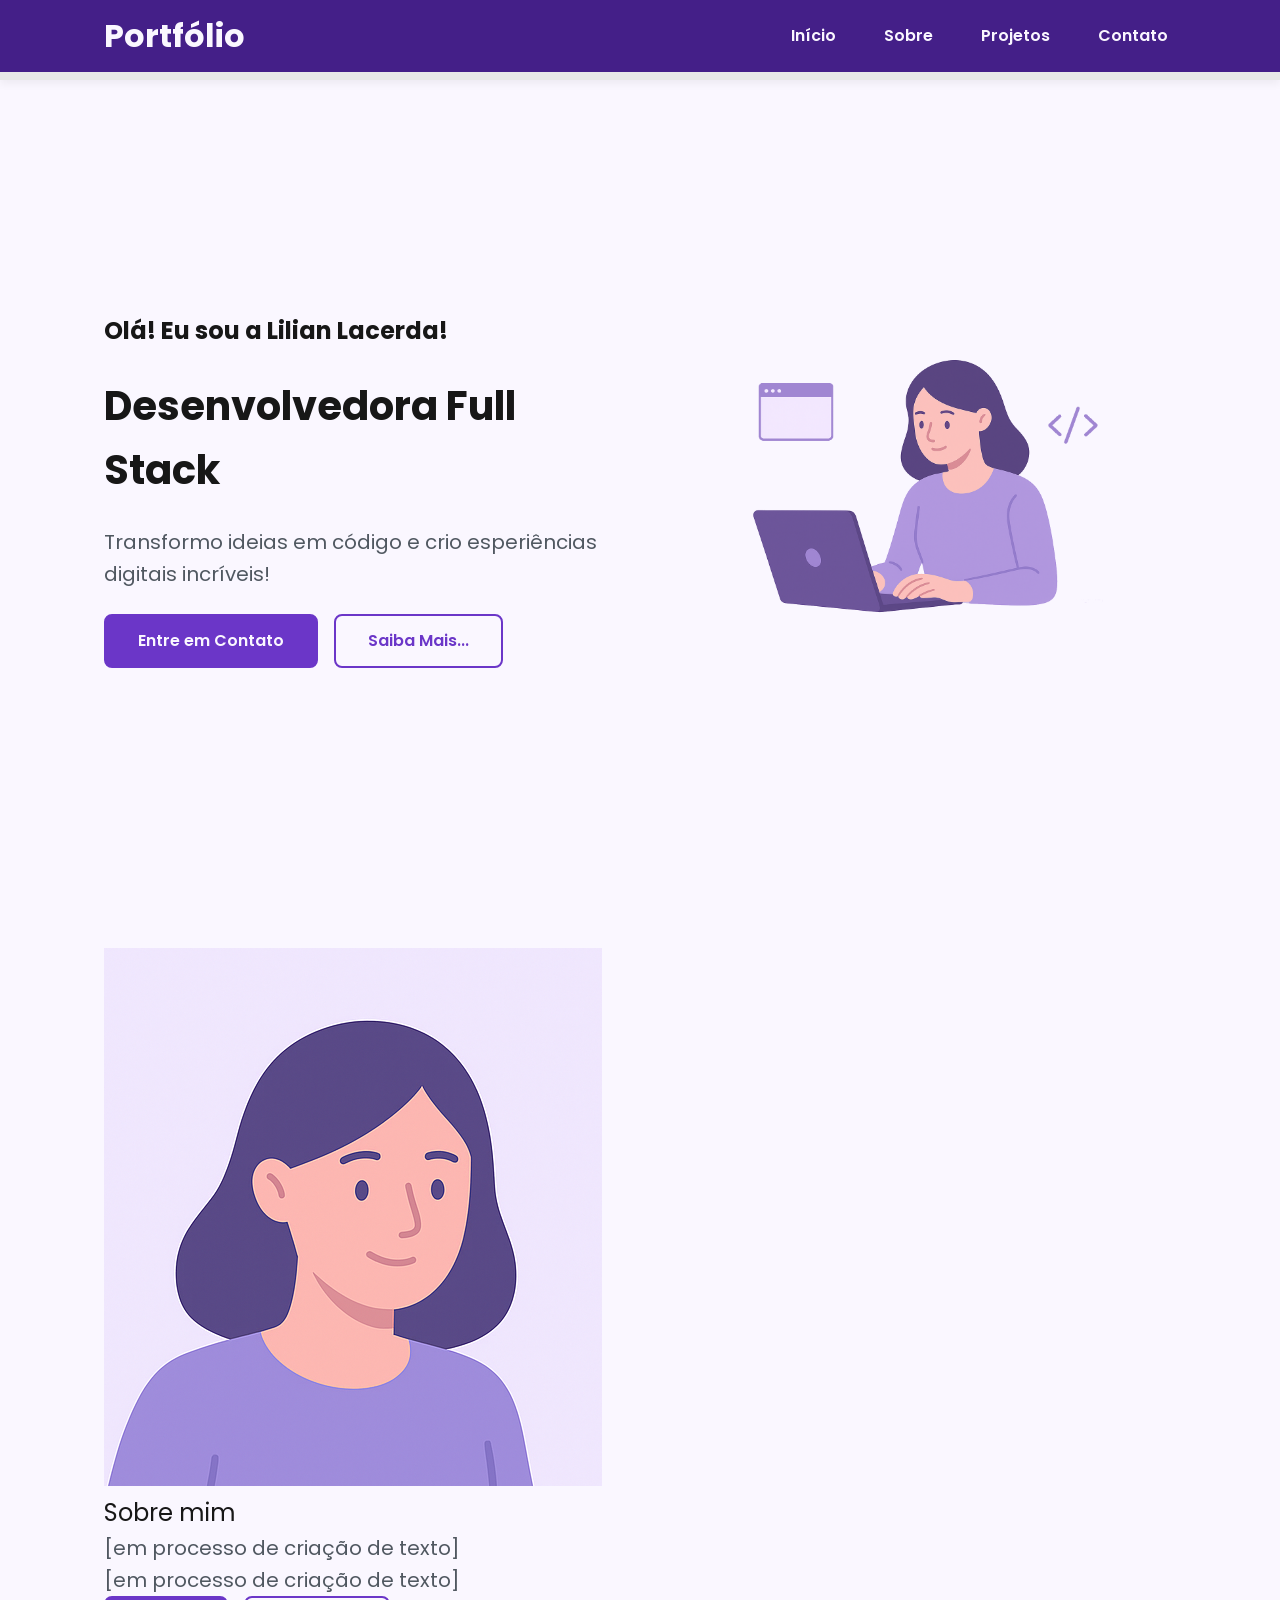
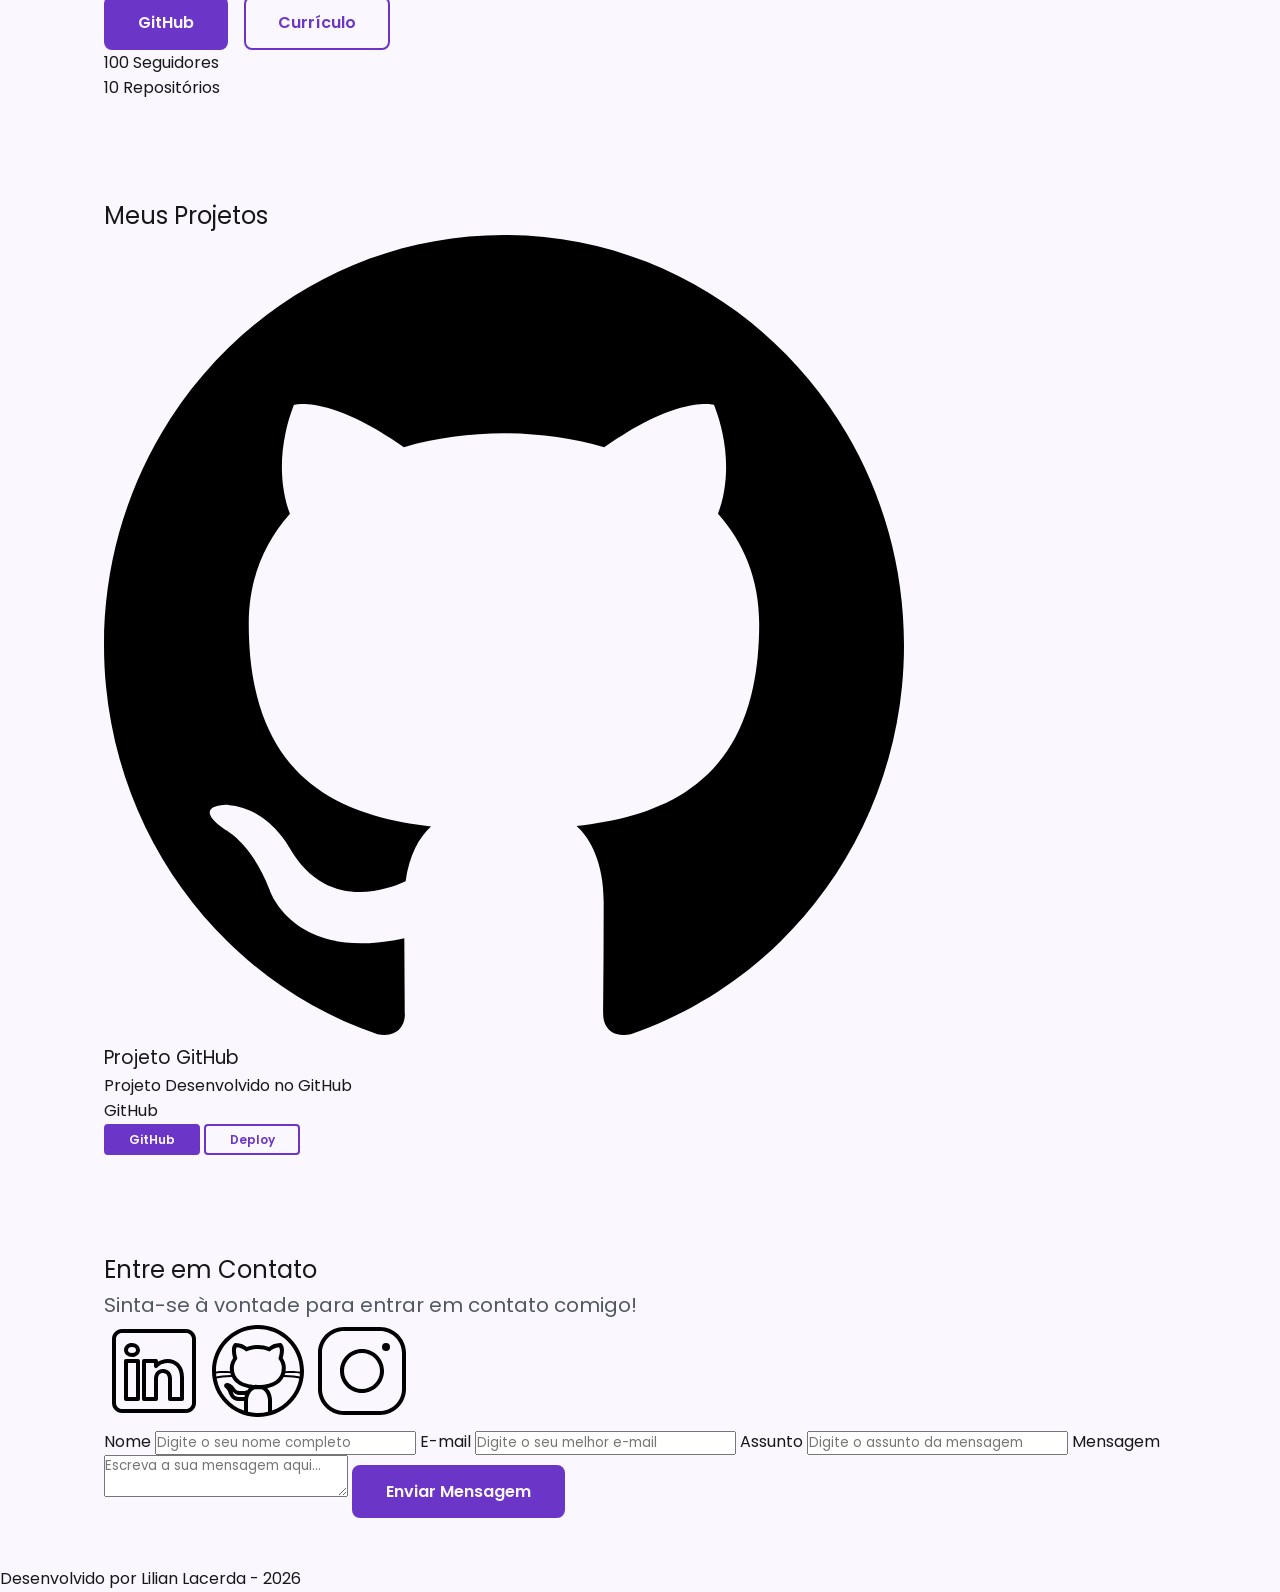
==== index.html @ c2fcfa37 "adicionando estilizações padões do body estilização da section, botoes header, menu, hero e animação" ====
<!DOCTYPE html>
<html lang="pt-br">
<head>

  <!-- Fontes do Google -->
<link rel="preconnect" href="https://fonts.googleapis.com">
<link rel="preconnect" href="https://fonts.gstatic.com" crossorigin>

<!-- Fonte do Google - Poppins -->
<link href="https://fonts.googleapis.com/css2?family=Poppins&display=swap" rel="stylesheet">
    
    <meta charset="UTF-8">
	
    <meta name="viewport" content="width=device-width, initial-scale=1.0">
	
    <meta name="Lilian Lacerda" content="Generation Brasil">
    <meta 
        name="description"
        content="Portfólio da Generation Brasil, 
                desenvolvedora Full Stack especializada em criar experiências 
                digitais incríveis. Conheça meus projetos e entre em contato."
    >
    <meta name="robots" content="index, follow">

    <link rel="icon" type="image/svg+xml" href="./assets/img/favicon.svg">

    <!-- Link para a Folha de estilo da página - CSS -->
    <link rel="stylesheet" href="./css/style.css">

    <title>Portfólio Generation Brasil</title>
</head>
<body>
  <!-- Cabeçalho da página (header) -->
  <header>

    <div class="menu-content">

      <!-- TÍTULO -->
      <a href="index.html" id="titulo">Portfólio</a>

      <!-- MENU -->
      <nav>
        <ul class="menu-list">
          <li><a href="#hero">Início</a></li>
          <li><a href="#about">Sobre</a></li>
          <li><a href="#projects">Projetos</a></li>
          <li><a href="#contact">Contato</a></li>
        </ul>

      </nav>

    </div>

  </header>
  
  <!-- Seção principal da página (main)-->
  <main>

    <!-- Seção de boas vindas -->
    <section id="hero" class="section-container hero-container">

      <!-- BOAS VINDAS -->
      <article class="hero-content">

        <span>Olá! Eu sou a Lilian Lacerda!</span>
        <h1>Desenvolvedora Full Stack</h1>
        <p>Transformo ideias em código e crio esperiências digitais incríveis!</p>

        <div class="buttons-container">
          <a href="#contact" class="botao">Entre em Contato</a>
          <a href="#about" class="botao-outline">Saiba Mais...</a>
        </div>

      </article>

      <!-- IMAGEM -->
      <figure class="hero-image">
        <img src="./assets/img/foto_dev_woman.svg" alt="Foto do autor" class="float-animation">
      </figure>

    </section>

    <!-- Seção sobre o autor -->
    <section id="about" class="section-container about-container">

      <figure class="about-image">
        <img src="./assets/img/avatar_dev_woman.svg" alt="Foto do perfil">
      </figure>

      <article class="about-content">
        <h2>Sobre mim</h2>
        <p>
          [em processo de criação de texto]
        </p>
        <p>
          [em processo de criação de texto]
        </p>

        <div class="about-buttons-data">
          <div class="buttons-container">
            <a href="#" target="_blank" class="botao">GitHub</a>
            <a href="#" target="_blank" class="botao-outline">Currículo</a>
          </div>

          <div class="data-container">
            <div class="data-item">
              <span class="data-number">100</span>
              <span class="data-label">Seguidores</span>
            </div>
            <div class="data-item">
              <span class="data-number">10</span>
              <span class="data-label">Repositórios</span>
            </div>
          </div>
        </div>
      </article>

    </section>

    <!-- Seção projetos do autor -->
    <section id="projects" class="section-container projects-container">
      <h2>Meus Projetos</h2>

      <!-- Swiper Container -->

      <div class="swiper projects-swiper">
        <div class="swiper-wrapper">
          <div class="swiper-slide">

            <article class="project-card">
              <figure class="project-image">
                <img src="./assets/icons/languages/github.svg" alt="ícone GitHub">
              </figure>

              <div class="project-content">
                <h3>Projeto GitHub</h3>
                <p>Projeto Desenvolvido no GitHub</p>

                <div class="project-tags">
                  <span class="tag">GitHub</span>
                </div>

                <div class="project-buttons">
                  <a href="#" target="_blank" class="botao botao-sm">GitHub</a>
                  <a href="#" target="_blank" class="botao-outline botao-sm">Deploy</a>
                </div>
              </div>

            </article>
          </div>
        </div>

        <!-- Botões de navegação -->
        <div class="swiper-button-next"></div>
        <div class="swiper-button-prev"></div>

        <!-- Paginação -->
        <div class="swiper-pagination"></div>
      </div>
    </section>

    <!-- Seção formulario de contato e redes sociais -->
    <section id="contact" class="section-container contact-container">

      <!-- REDES SOCIAIS -->
      <article class="contact-info">
        <h2>Entre em Contato</h2>
        <p>Sinta-se à vontade para entrar em contato comigo!</p>

        <div class="social-container">
          <a href="#" target="_blank" class="social-icon" aria-label="Linkedin">
            <img src="./assets/icons/social/linkedin.svg" alt="Link para o Linkedin">
          </a>
          <a href="#" target="_blank" class="social-icon" aria-label="GitHub">
            <img src="./assets/icons/social/github.svg" alt="Link para o GitHub">
          </a>
          <a href="#" target="_blank" class="social-icon" aria-label="Instagram">
            <img src="./assets/icons/social/instagram.svg" alt="Link para o Instagram">
          </a>
        </div>
      </article>

      <!-- FORMULÁRIO -->
      <from id="formulario">

        <label for="nome">Nome</label>
        <input id="nome" name="nome" type="text" placeholder="Digite o seu nome completo">
        <span id="erro-nome"></span>

        <label for="email">E-mail</label>
        <input id="email" name="email" type="text" placeholder="Digite o seu melhor e-mail">
        <span id="erro-email"></span>

        <label for="assunto">Assunto</label>
        <input id="assunto" name="assunto" type="text" placeholder="Digite o assunto da mensagem">
        <span id="erro-assunto"></span>

        <label for="mensagem">Mensagem</label>
        <textarea id="mensagem" name="mensagem" placeholder="Escreva a sua mensagem aqui..."></textarea>
        <span id="erro-mensagem"></span>

        <button class="botao" type="submit">Enviar Mensagem</button>
      </from>
    </section>
  </main>

  <!-- Rodapé da página (footer)-->
  <footer>
    Desenvolvido por Lilian Lacerda - 2026
  </footer>
</body>
</html>
---- css/style.css ----
* {
    margin: 0;
    padding: 0;
    box-sizing: border-box;
    font-family: 'Poppins', sans-serif;
    font-weight: 400;
    text-decoration: none;
    outline: none;
}

:root {
    /* Paleta de Cores - Purple */
    --purple-50: #f4eaff;
    --purple-100: #e9dcfa;
    --purple-200: #cdb3f0;
    --purple-300: #b186e5;
    --purple-400: #9460db;
    --purple-500: #6b36c8;
    --purple-600: #5b2ca0;
    --purple-700: #4c2177;
    --purple-800: #441f88;
    --purple-900: #2a0e4d;

    /* Cores Neutras */
    --gray-200: #e8e8e8;
    --gray-400: #505861;
    --black: #171717;
    --white: #FAF7FF;

    /* Cores de Estado */
    --error: #e63946;

    /* Sombras */
    --shadow-sm: 0 0.25rem 0.5rem rgba(0, 0, 0, 0.05);
    --shadow-md: 0 0.25rem 0.75rem rgba(107, 54, 200, 0.3);
    --shadow-lg: 0 0.5rem 1.5rem rgba(107, 54, 200, 0.2);

    /* Espaçamentos */
    --spacing-xs: 0.5rem;
    --spacing-sm: 1rem;
    --spacing-md: 1.5rem;
    --spacing-lg: 2rem;
    --spacing-xl: 3rem;
    --spacing-2xl: 4rem;

    /* Tamanhos de Fonte */
    --text-sm: 0.75rem;
    --text-base: 1rem;
    --text-lg: 1.25rem;
    --text-xl: 1.5rem;
    --text-2xl: 2rem;
    --text-3xl: 2.5rem;

    /* Border Radius */
    --radius-sm: 0.25rem;
    --radius-md: 0.5rem;
    --radius-lg: 1rem;
    --radius-xl: 2rem;
    --radius-full: 50%;

    /* Animação Padrão */
    --transition-default: all 0.3s ease;
}

html {
    scroll-behavior: smooth;
}

body {
    display: flex;
    flex-direction: column;
    min-height: 100vh;
    background-color: var(--white);
    line-height: 1.6;
    color: var(--black);
}

main {
    flex: 1;
}

.section-container {
    max-width: 70rem;
    margin: 0 auto;
    padding: var(--spacing-xl) var(--spacing-md);
    scroll-margin-top: 6rem;
}

.buttons-container {
    display: flex;
    gap: var(--spacing-sm);
}

.botao,
.botao-outline {
    display: inline-block;
    padding: 0.75rem 2rem;
    border: 0.15rem solid transparent;
    border-radius: var(--radius-md);
    font-size: var(--text-base);
    font-weight: 600;
    text-align: center;
    cursor: pointer;
    transition: var(--transition-default);
}

/* Botão preenchido (primário) */
.botao {
    border-color: var(--purple-500);
    background-color: var(--purple-500);
    color: var(--white);
}

.botao:hover {
    border-color: var(--purple-800);
    background-color: var(--purple-800);
    box-shadow: var(--shadow-md);
    transform: translateY(-0.25rem);
}

/* Botão outline (secundário) */
.botao-outline {
    border-color: var(--purple-500);
    background-color: transparent;
    color: var(--purple-500);
}

.botao-outline:hover {
    border-color: var(--purple-500);
    background-color: var(--purple-500);
    color: var(--white);
    transform: translateY(-0.25rem);
}

/* Modificador para botões pequenos (usado em projetos) */
.botao.botao-sm,
.botao-outline.botao-sm {
    min-width: 6rem;
    padding: 0.25rem var(--spacing-sm);
    border-width: 0.125rem;
    border-radius: 0.25rem;
    font-size: var(--text-sm);
}

header {
    position: sticky;
    top: 0;
    z-index: 1000;
    width: 100%;
    height: 5rem;
    border-bottom: var(--spacing-xs) solid var(--gray-200);
    background-color: var(--purple-800);
    box-shadow: var(--shadow-sm);
}

header a {
    font-weight: 600;
    color: var(--white);
    transition: color 0.3s ease;
}

header a:hover {
    color: var(--purple-100);
}

#titulo {
    font-size: var(--text-2xl);
    font-weight: 700;
}

.menu-content {
    display: flex;
    justify-content: space-between;
    align-items: center;
    max-width: 70rem;
    height: 100%;
    margin: 0 auto;
    padding: 0 var(--spacing-md);
}

.menu-list {
    display: flex;
    gap: var(--spacing-lg);
    list-style: none;
}

.menu-list a {
    padding: var(--spacing-xs);
}

.hero-container {
    display: flex;
    align-items: center;
    gap: var(--spacing-2xl);
    min-height: calc(100vh - 5rem);
}

.hero-content {
    display: flex;
    flex: 1;
    flex-direction: column;
    gap: var(--spacing-md);
}

.hero-content span {
    font-size: var(--text-xl);
    font-weight: 700;
}

.hero-content h1 {
    font-size: var(--text-3xl);
    font-weight: 700;
}

.hero-content p,
.about-content p,
.contact-info p {
    font-size: var(--text-lg);
    color: var(--gray-400);
}

.hero-image {
    display: flex;
    flex: 1;
    justify-content: center;
}

.hero-image img {
    width: 100%;
    max-width: 100%;
    border-radius: var(--radius-xl);
}

/* Animação flutuante */
@keyframes float {

    0%,
    100% {
        transform: translateY(0);
    }

    50% {
        transform: translateY(-1.25rem);
    }
}

.float-animation {
    animation: float 3s ease-in-out infinite;
}
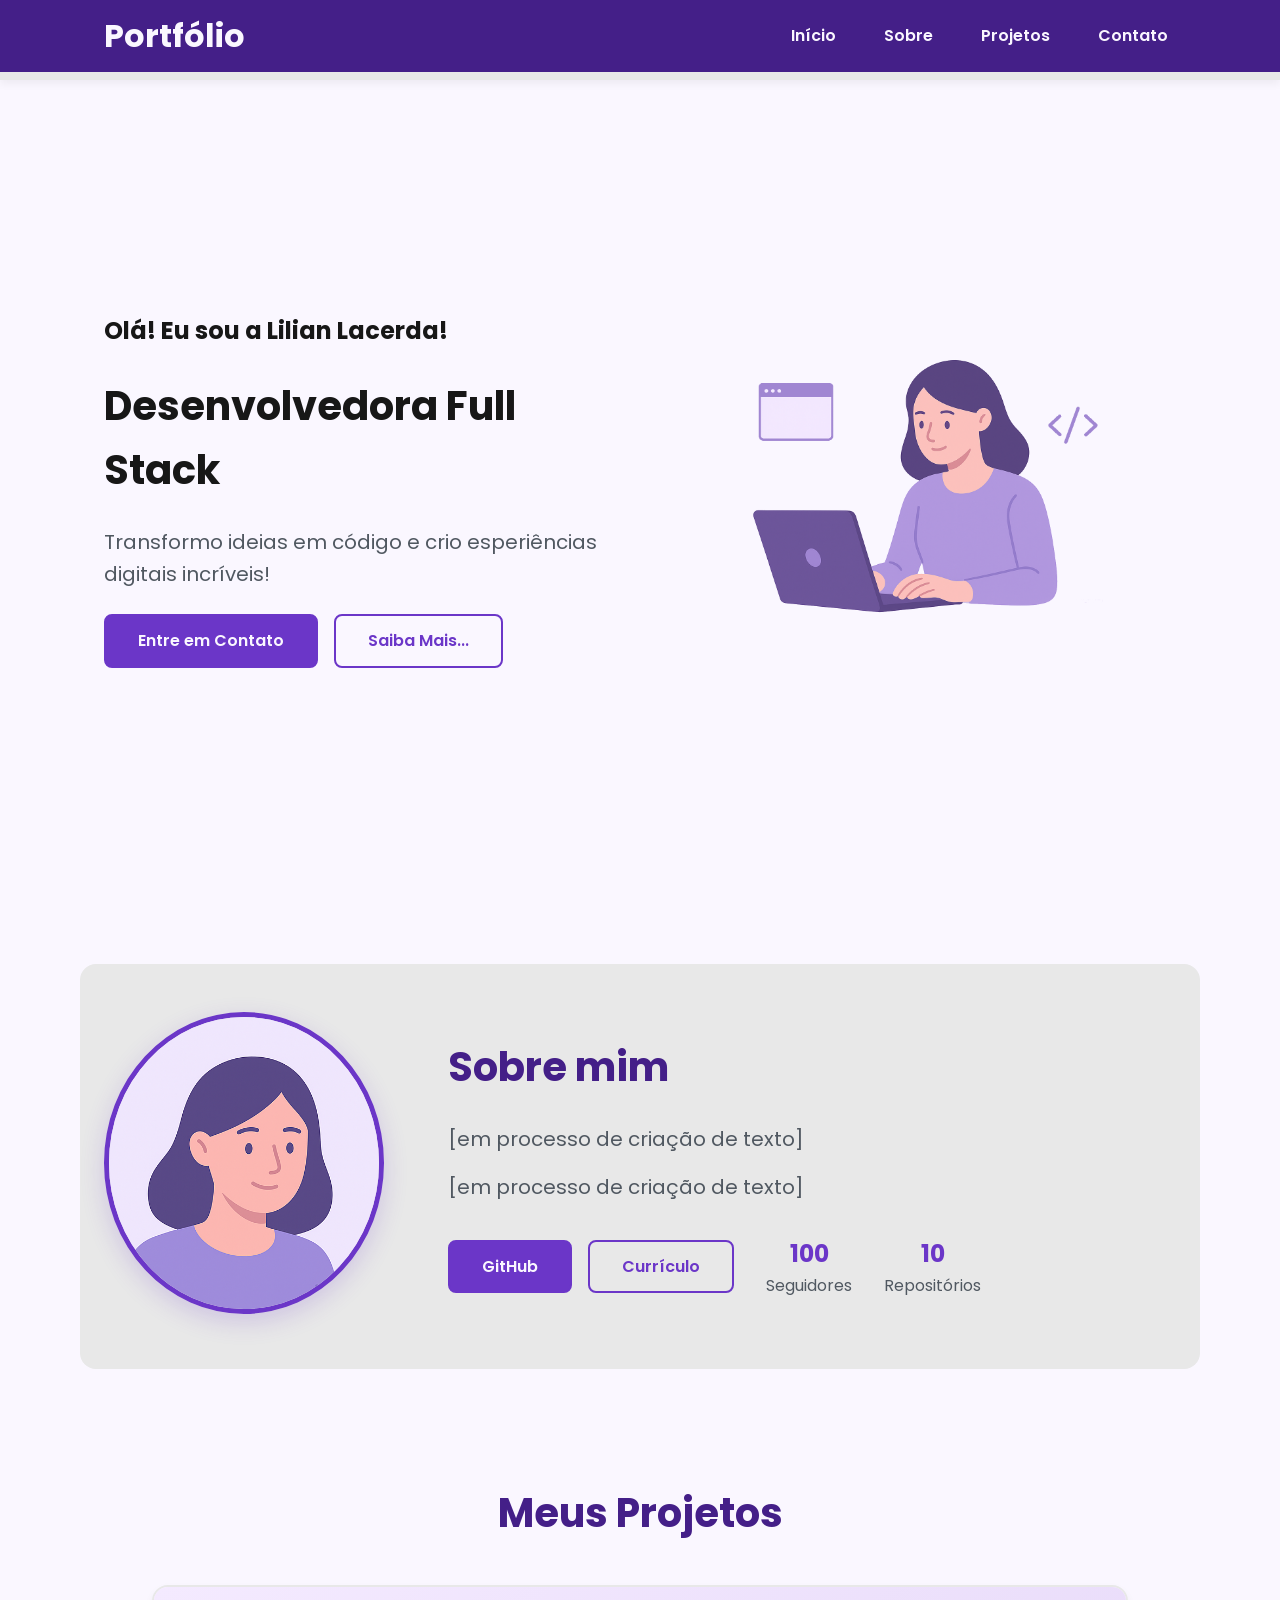
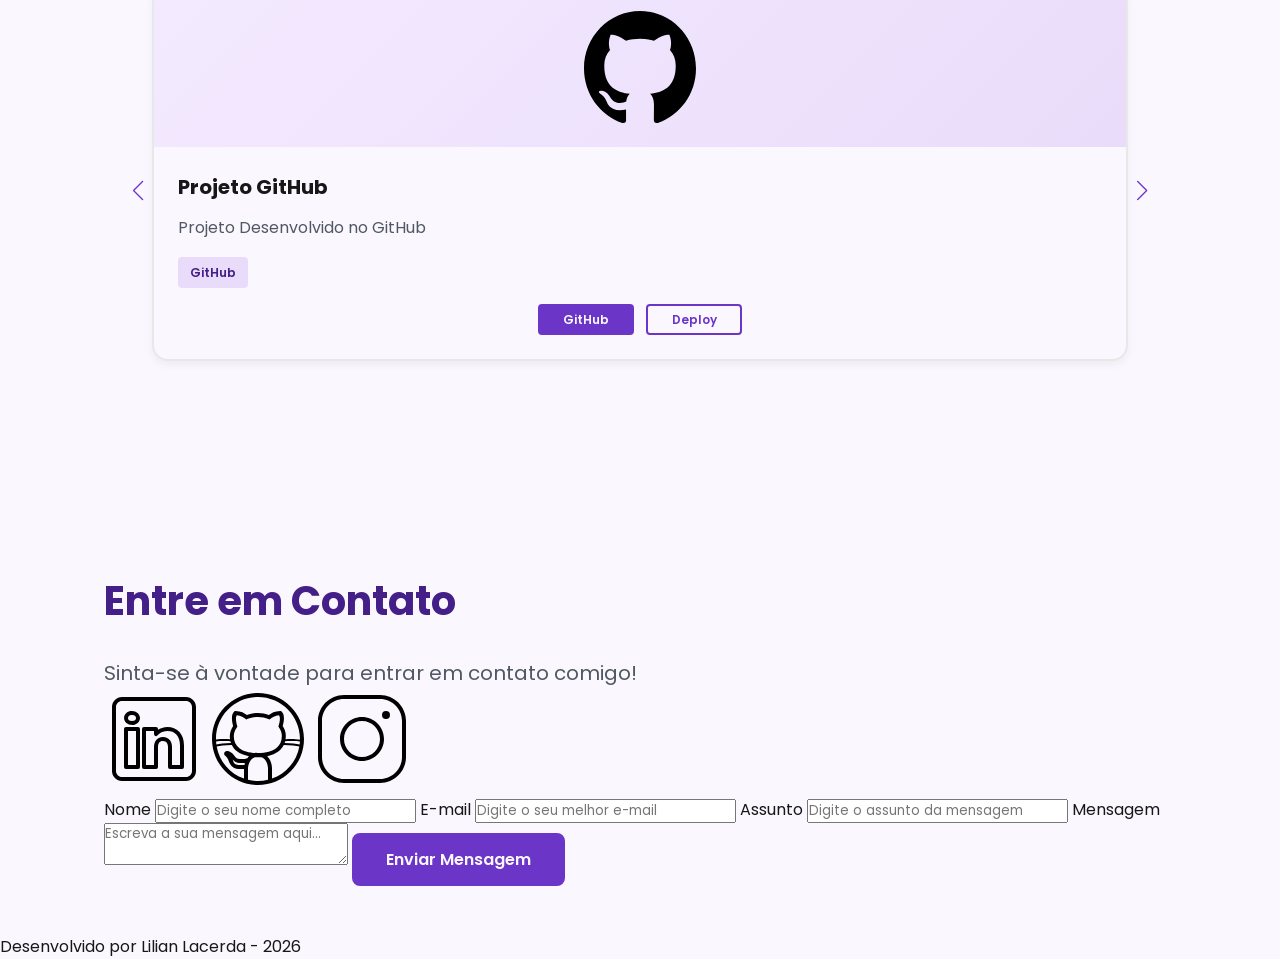
==== commit e42baeea: "adicionando estilização do carrossel de projects" ====
--- a/index.html
+++ b/index.html
@@ -1,212 +1,249 @@
-<!DOCTYPE html>
+<!doctype html>
 <html lang="pt-br">
-<head>
-
-  <!-- Fontes do Google -->
-<link rel="preconnect" href="https://fonts.googleapis.com">
-<link rel="preconnect" href="https://fonts.gstatic.com" crossorigin>
-
-<!-- Fonte do Google - Poppins -->
-<link href="https://fonts.googleapis.com/css2?family=Poppins&display=swap" rel="stylesheet">
-    
-    <meta charset="UTF-8">
-	
-    <meta name="viewport" content="width=device-width, initial-scale=1.0">
-	
-    <meta name="Lilian Lacerda" content="Generation Brasil">
-    <meta 
-        name="description"
-        content="Portfólio da Generation Brasil, 
+  <head>
+    <!-- Fontes do Google -->
+    <link rel="preconnect" href="https://fonts.googleapis.com" />
+    <link rel="preconnect" href="https://fonts.gstatic.com" crossorigin />
+
+    <!-- Fonte do Google - Poppins -->
+    <link
+      href="https://fonts.googleapis.com/css2?family=Poppins&display=swap"
+      rel="stylesheet"
+    />
+
+    <meta charset="UTF-8" />
+
+    <meta name="viewport" content="width=device-width, initial-scale=1.0" />
+
+    <meta name="Lilian Lacerda" content="Generation Brasil" />
+    <meta
+      name="description"
+      content="Portfólio da Generation Brasil, 
                 desenvolvedora Full Stack especializada em criar experiências 
                 digitais incríveis. Conheça meus projetos e entre em contato."
-    >
-    <meta name="robots" content="index, follow">
-
-    <link rel="icon" type="image/svg+xml" href="./assets/img/favicon.svg">
+    />
+    <meta name="robots" content="index, follow" />
+
+    <link rel="icon" type="image/svg+xml" href="./assets/img/favicon.svg" />
+
+    <!-- SWIPER CSS -->
+    <link
+      rel="stylesheet"
+      href="https://cdn.jsdelivr.net/npm/swiper@11/swiper-bundle.min.css"
+    />
 
     <!-- Link para a Folha de estilo da página - CSS -->
-    <link rel="stylesheet" href="./css/style.css">
+    <link rel="stylesheet" href="./css/style.css" />
 
     <title>Portfólio Generation Brasil</title>
-</head>
-<body>
-  <!-- Cabeçalho da página (header) -->
-  <header>
-
-    <div class="menu-content">
-
-      <!-- TÍTULO -->
-      <a href="index.html" id="titulo">Portfólio</a>
-
-      <!-- MENU -->
-      <nav>
-        <ul class="menu-list">
-          <li><a href="#hero">Início</a></li>
-          <li><a href="#about">Sobre</a></li>
-          <li><a href="#projects">Projetos</a></li>
-          <li><a href="#contact">Contato</a></li>
-        </ul>
-
-      </nav>
-
-    </div>
-
-  </header>
-  
-  <!-- Seção principal da página (main)-->
-  <main>
-
-    <!-- Seção de boas vindas -->
-    <section id="hero" class="section-container hero-container">
-
-      <!-- BOAS VINDAS -->
-      <article class="hero-content">
-
-        <span>Olá! Eu sou a Lilian Lacerda!</span>
-        <h1>Desenvolvedora Full Stack</h1>
-        <p>Transformo ideias em código e crio esperiências digitais incríveis!</p>
-
-        <div class="buttons-container">
-          <a href="#contact" class="botao">Entre em Contato</a>
-          <a href="#about" class="botao-outline">Saiba Mais...</a>
+  </head>
+  <body>
+    <!-- Cabeçalho da página (header) -->
+    <header>
+      <div class="menu-content">
+        <!-- TÍTULO -->
+        <a href="index.html" id="titulo">Portfólio</a>
+
+        <!-- MENU -->
+        <nav>
+          <ul class="menu-list">
+            <li><a href="#hero">Início</a></li>
+            <li><a href="#about">Sobre</a></li>
+            <li><a href="#projects">Projetos</a></li>
+            <li><a href="#contact">Contato</a></li>
+          </ul>
+        </nav>
+      </div>
+    </header>
+
+    <!-- Seção principal da página (main)-->
+    <main>
+      <!-- Seção de boas vindas -->
+      <section id="hero" class="section-container hero-container">
+        <!-- BOAS VINDAS -->
+        <article class="hero-content">
+          <span>Olá! Eu sou a Lilian Lacerda!</span>
+          <h1>Desenvolvedora Full Stack</h1>
+          <p>
+            Transformo ideias em código e crio esperiências digitais incríveis!
+          </p>
+
+          <div class="buttons-container">
+            <a href="#contact" class="botao">Entre em Contato</a>
+            <a href="#about" class="botao-outline">Saiba Mais...</a>
+          </div>
+        </article>
+
+        <!-- IMAGEM -->
+        <figure class="hero-image">
+          <img
+            src="./assets/img/foto_dev_woman.svg"
+            alt="Foto do autor"
+            class="float-animation"
+          />
+        </figure>
+      </section>
+
+      <!-- Seção sobre o autor -->
+      <section id="about" class="section-container about-container">
+        <figure class="about-image">
+          <img src="./assets/img/avatar_dev_woman.svg" alt="Foto do perfil" />
+        </figure>
+
+        <article class="about-content">
+          <h2>Sobre mim</h2>
+          <p>[em processo de criação de texto]</p>
+          <p>[em processo de criação de texto]</p>
+
+          <div class="about-buttons-data">
+            <div class="buttons-container">
+              <a href="#" target="_blank" class="botao">GitHub</a>
+              <a href="#" target="_blank" class="botao-outline">Currículo</a>
+            </div>
+
+            <div class="data-container">
+              <div class="data-item">
+                <span class="data-number">100</span>
+                <span class="data-label">Seguidores</span>
+              </div>
+              <div class="data-item">
+                <span class="data-number">10</span>
+                <span class="data-label">Repositórios</span>
+              </div>
+            </div>
+          </div>
+        </article>
+      </section>
+
+      <!-- Seção projetos do autor -->
+      <section id="projects" class="section-container projects-container">
+        <h2>Meus Projetos</h2>
+
+        <!-- Swiper Container -->
+
+        <div class="swiper projects-swiper">
+          <div class="swiper-wrapper">
+            <div class="swiper-slide">
+              <article class="project-card">
+                <figure class="project-image">
+                  <img
+                    src="./assets/icons/languages/github.svg"
+                    alt="ícone GitHub"
+                  />
+                </figure>
+
+                <div class="project-content">
+                  <h3>Projeto GitHub</h3>
+                  <p>Projeto Desenvolvido no GitHub</p>
+
+                  <div class="project-tags">
+                    <span class="tag">GitHub</span>
+                  </div>
+
+                  <div class="project-buttons">
+                    <a href="#" target="_blank" class="botao botao-sm"
+                      >GitHub</a
+                    >
+                    <a href="#" target="_blank" class="botao-outline botao-sm"
+                      >Deploy</a
+                    >
+                  </div>
+                </div>
+              </article>
+            </div>
+          </div>
+
+          <!-- Botões de navegação -->
+          <div class="swiper-button-next"></div>
+          <div class="swiper-button-prev"></div>
+
+          <!-- Paginação -->
+          <div class="swiper-pagination"></div>
         </div>
-
-      </article>
-
-      <!-- IMAGEM -->
-      <figure class="hero-image">
-        <img src="./assets/img/foto_dev_woman.svg" alt="Foto do autor" class="float-animation">
-      </figure>
-
-    </section>
-
-    <!-- Seção sobre o autor -->
-    <section id="about" class="section-container about-container">
-
-      <figure class="about-image">
-        <img src="./assets/img/avatar_dev_woman.svg" alt="Foto do perfil">
-      </figure>
-
-      <article class="about-content">
-        <h2>Sobre mim</h2>
-        <p>
-          [em processo de criação de texto]
-        </p>
-        <p>
-          [em processo de criação de texto]
-        </p>
-
-        <div class="about-buttons-data">
-          <div class="buttons-container">
-            <a href="#" target="_blank" class="botao">GitHub</a>
-            <a href="#" target="_blank" class="botao-outline">Currículo</a>
-          </div>
-
-          <div class="data-container">
-            <div class="data-item">
-              <span class="data-number">100</span>
-              <span class="data-label">Seguidores</span>
-            </div>
-            <div class="data-item">
-              <span class="data-number">10</span>
-              <span class="data-label">Repositórios</span>
-            </div>
-          </div>
-        </div>
-      </article>
-
-    </section>
-
-    <!-- Seção projetos do autor -->
-    <section id="projects" class="section-container projects-container">
-      <h2>Meus Projetos</h2>
-
-      <!-- Swiper Container -->
-
-      <div class="swiper projects-swiper">
-        <div class="swiper-wrapper">
-          <div class="swiper-slide">
-
-            <article class="project-card">
-              <figure class="project-image">
-                <img src="./assets/icons/languages/github.svg" alt="ícone GitHub">
-              </figure>
-
-              <div class="project-content">
-                <h3>Projeto GitHub</h3>
-                <p>Projeto Desenvolvido no GitHub</p>
-
-                <div class="project-tags">
-                  <span class="tag">GitHub</span>
-                </div>
-
-                <div class="project-buttons">
-                  <a href="#" target="_blank" class="botao botao-sm">GitHub</a>
-                  <a href="#" target="_blank" class="botao-outline botao-sm">Deploy</a>
-                </div>
-              </div>
-
-            </article>
-          </div>
-        </div>
-
-        <!-- Botões de navegação -->
-        <div class="swiper-button-next"></div>
-        <div class="swiper-button-prev"></div>
-
-        <!-- Paginação -->
-        <div class="swiper-pagination"></div>
-      </div>
-    </section>
-
-    <!-- Seção formulario de contato e redes sociais -->
-    <section id="contact" class="section-container contact-container">
-
-      <!-- REDES SOCIAIS -->
-      <article class="contact-info">
-        <h2>Entre em Contato</h2>
-        <p>Sinta-se à vontade para entrar em contato comigo!</p>
-
-        <div class="social-container">
-          <a href="#" target="_blank" class="social-icon" aria-label="Linkedin">
-            <img src="./assets/icons/social/linkedin.svg" alt="Link para o Linkedin">
-          </a>
-          <a href="#" target="_blank" class="social-icon" aria-label="GitHub">
-            <img src="./assets/icons/social/github.svg" alt="Link para o GitHub">
-          </a>
-          <a href="#" target="_blank" class="social-icon" aria-label="Instagram">
-            <img src="./assets/icons/social/instagram.svg" alt="Link para o Instagram">
-          </a>
-        </div>
-      </article>
-
-      <!-- FORMULÁRIO -->
-      <from id="formulario">
-
-        <label for="nome">Nome</label>
-        <input id="nome" name="nome" type="text" placeholder="Digite o seu nome completo">
-        <span id="erro-nome"></span>
-
-        <label for="email">E-mail</label>
-        <input id="email" name="email" type="text" placeholder="Digite o seu melhor e-mail">
-        <span id="erro-email"></span>
-
-        <label for="assunto">Assunto</label>
-        <input id="assunto" name="assunto" type="text" placeholder="Digite o assunto da mensagem">
-        <span id="erro-assunto"></span>
-
-        <label for="mensagem">Mensagem</label>
-        <textarea id="mensagem" name="mensagem" placeholder="Escreva a sua mensagem aqui..."></textarea>
-        <span id="erro-mensagem"></span>
-
-        <button class="botao" type="submit">Enviar Mensagem</button>
-      </from>
-    </section>
-  </main>
-
-  <!-- Rodapé da página (footer)-->
-  <footer>
-    Desenvolvido por Lilian Lacerda - 2026
-  </footer>
-</body>
+      </section>
+
+      <!-- Seção formulario de contato e redes sociais -->
+      <section id="contact" class="section-container contact-container">
+        <!-- REDES SOCIAIS -->
+        <article class="contact-info">
+          <h2>Entre em Contato</h2>
+          <p>Sinta-se à vontade para entrar em contato comigo!</p>
+
+          <div class="social-container">
+            <a
+              href="#"
+              target="_blank"
+              class="social-icon"
+              aria-label="Linkedin"
+            >
+              <img
+                src="./assets/icons/social/linkedin.svg"
+                alt="Link para o Linkedin"
+              />
+            </a>
+            <a href="#" target="_blank" class="social-icon" aria-label="GitHub">
+              <img
+                src="./assets/icons/social/github.svg"
+                alt="Link para o GitHub"
+              />
+            </a>
+            <a
+              href="#"
+              target="_blank"
+              class="social-icon"
+              aria-label="Instagram"
+            >
+              <img
+                src="./assets/icons/social/instagram.svg"
+                alt="Link para o Instagram"
+              />
+            </a>
+          </div>
+        </article>
+
+        <!-- FORMULÁRIO -->
+        <from id="formulario">
+          <label for="nome">Nome</label>
+          <input
+            id="nome"
+            name="nome"
+            type="text"
+            placeholder="Digite o seu nome completo"
+          />
+          <span id="erro-nome"></span>
+
+          <label for="email">E-mail</label>
+          <input
+            id="email"
+            name="email"
+            type="text"
+            placeholder="Digite o seu melhor e-mail"
+          />
+          <span id="erro-email"></span>
+
+          <label for="assunto">Assunto</label>
+          <input
+            id="assunto"
+            name="assunto"
+            type="text"
+            placeholder="Digite o assunto da mensagem"
+          />
+          <span id="erro-assunto"></span>
+
+          <label for="mensagem">Mensagem</label>
+          <textarea
+            id="mensagem"
+            name="mensagem"
+            placeholder="Escreva a sua mensagem aqui..."
+          ></textarea>
+          <span id="erro-mensagem"></span>
+
+          <button class="botao" type="submit">Enviar Mensagem</button>
+        </from>
+      </section>
+    </main>
+
+    <!-- Rodapé da página (footer)-->
+    <footer>Desenvolvido por Lilian Lacerda - 2026</footer>
+  </body>
 </html>
--- a/css/style.css
+++ b/css/style.css
@@ -233,7 +233,6 @@
 
 /* Animação flutuante */
 @keyframes float {
-
     0%,
     100% {
         transform: translateY(0);
@@ -247,3 +246,207 @@
 .float-animation {
     animation: float 3s ease-in-out infinite;
 }
+
+.about-container {
+    display: flex;
+    align-items: center;
+    gap: var(--spacing-2xl);
+    margin: var(--spacing-2xl) auto;
+    border-radius: var(--radius-lg);
+    background-color: var(--gray-200);
+}
+
+.about-image {
+    flex: 0 0 17.5rem;
+}
+
+.about-image img {
+    width: 100%;
+    border: 0.35rem solid var(--purple-500);
+    border-radius: var(--radius-full);
+    box-shadow: var(--shadow-lg);
+}
+
+.about-content h2,
+.projects-container h2,
+.contact-info h2 {
+    margin-bottom: var(--spacing-md);
+    font-size: var(--text-3xl);
+    font-weight: 700;
+    color: var(--purple-800);
+}
+
+.about-content p {
+    margin-bottom: var(--spacing-sm);
+    text-align: justify;
+}
+
+.about-buttons-data {
+    display: flex;
+    justify-content: space-between;
+    align-items: center;
+    gap: var(--spacing-lg);
+    margin-top: var(--spacing-lg);
+}
+
+.about-buttons-data .botao {
+    margin-right: auto;
+}
+
+.data-container {
+    display: flex;
+    gap: var(--spacing-lg);
+    margin-top: 0;
+}
+
+.data-item {
+    display: flex;
+    flex-direction: column;
+    align-items: center;
+}
+
+.data-number {
+    font-size: var(--text-xl);
+    font-weight: 700;
+    text-align: center;
+    color: var(--purple-500);
+}
+
+.data-label {
+    font-size: var(--text-base);
+    text-align: center;
+    color: var(--gray-400);
+}
+
+.projects-container {
+    scroll-margin-top: 3rem;
+    margin: var(--spacing-2xl) auto;
+    text-align: center;
+}
+
+.projects-swiper {
+    position: relative;
+    width: 100%;
+    padding: var(--spacing-sm) var(--spacing-xl) var(--spacing-xl);
+    overflow: hidden;
+}
+
+.project-card {
+    display: flex;
+    flex-direction: column;
+    width: 100%;
+    height: 100%;
+    border: 0.15rem solid var(--gray-200);
+    border-radius: var(--radius-lg);
+    background-color: var(--white);
+    box-shadow: var(--shadow-sm);
+    overflow: hidden;
+    transition: var(--transition-default);
+}
+
+.project-card:hover {
+    box-shadow: var(--shadow-lg);
+}
+
+.project-image {
+    display: flex;
+    align-items: center;
+    justify-content: center;
+    width: 100%;
+    height: 10rem;
+    background: linear-gradient(135deg, var(--purple-50) 0%, var(--purple-100) 100%);
+}
+
+.project-image img {
+    width: 75%;
+    height: 75%;
+    max-width: 7rem;
+    max-height: 7rem;
+    object-fit: contain;
+    transition: transform 0.3s ease;
+}
+
+.project-content {
+    display: flex;
+    flex: 1;
+    flex-direction: column;
+    padding: var(--spacing-md);
+    text-align: left;
+}
+
+.project-content h3 {
+    margin-bottom: 0.75rem;
+    font-size: var(--text-lg);
+    font-weight: 700;
+}
+
+.project-content p {
+    flex: 1;
+    margin-bottom: var(--spacing-sm);
+    font-size: var(--text-base); 
+    color: var(--gray-400);
+}
+
+.project-tags {
+    display: flex;
+    flex-wrap: wrap;
+    gap: var(--spacing-xs);
+}
+
+.tag {
+    padding: 0.375rem 0.75rem;
+    border-radius: var(--radius-sm);
+    background-color: var(--purple-100);
+    font-size: var(--text-sm);
+    font-weight: 600;
+    color: var(--purple-800);
+}
+
+.project-buttons {
+    display: flex;
+    justify-content: center;
+    align-items: center;
+    gap: 0.75rem;
+    margin-top: var(--spacing-sm);
+}
+
+.swiper-wrapper {
+    align-items: stretch;
+}
+
+.swiper-slide {
+    display: flex;
+    height: auto;
+}
+
+/* Botões do Swiper (navegação) */
+.swiper-button-next,
+.swiper-button-prev {
+    width: 3rem;
+    height: 3rem;
+}
+
+.swiper-button-next:after,
+.swiper-button-prev:after {
+    font-size: var(--text-lg);
+    color: var(--purple-500);
+}
+
+.swiper-button-next:hover:after,
+.swiper-button-prev:hover:after {
+    color: var(--purple-800);
+}
+
+/* Indicadores de paginação */
+.swiper-pagination-bullet {
+    width: 0.75rem;
+    height: 0.75rem;
+    background-color: var(--gray-200);
+    opacity: 1;
+}
+
+.swiper-pagination-bullet-active {
+    width: var(--spacing-lg);
+    border-radius: var(--radius-sm);
+    background-color: var(--purple-500);
+}
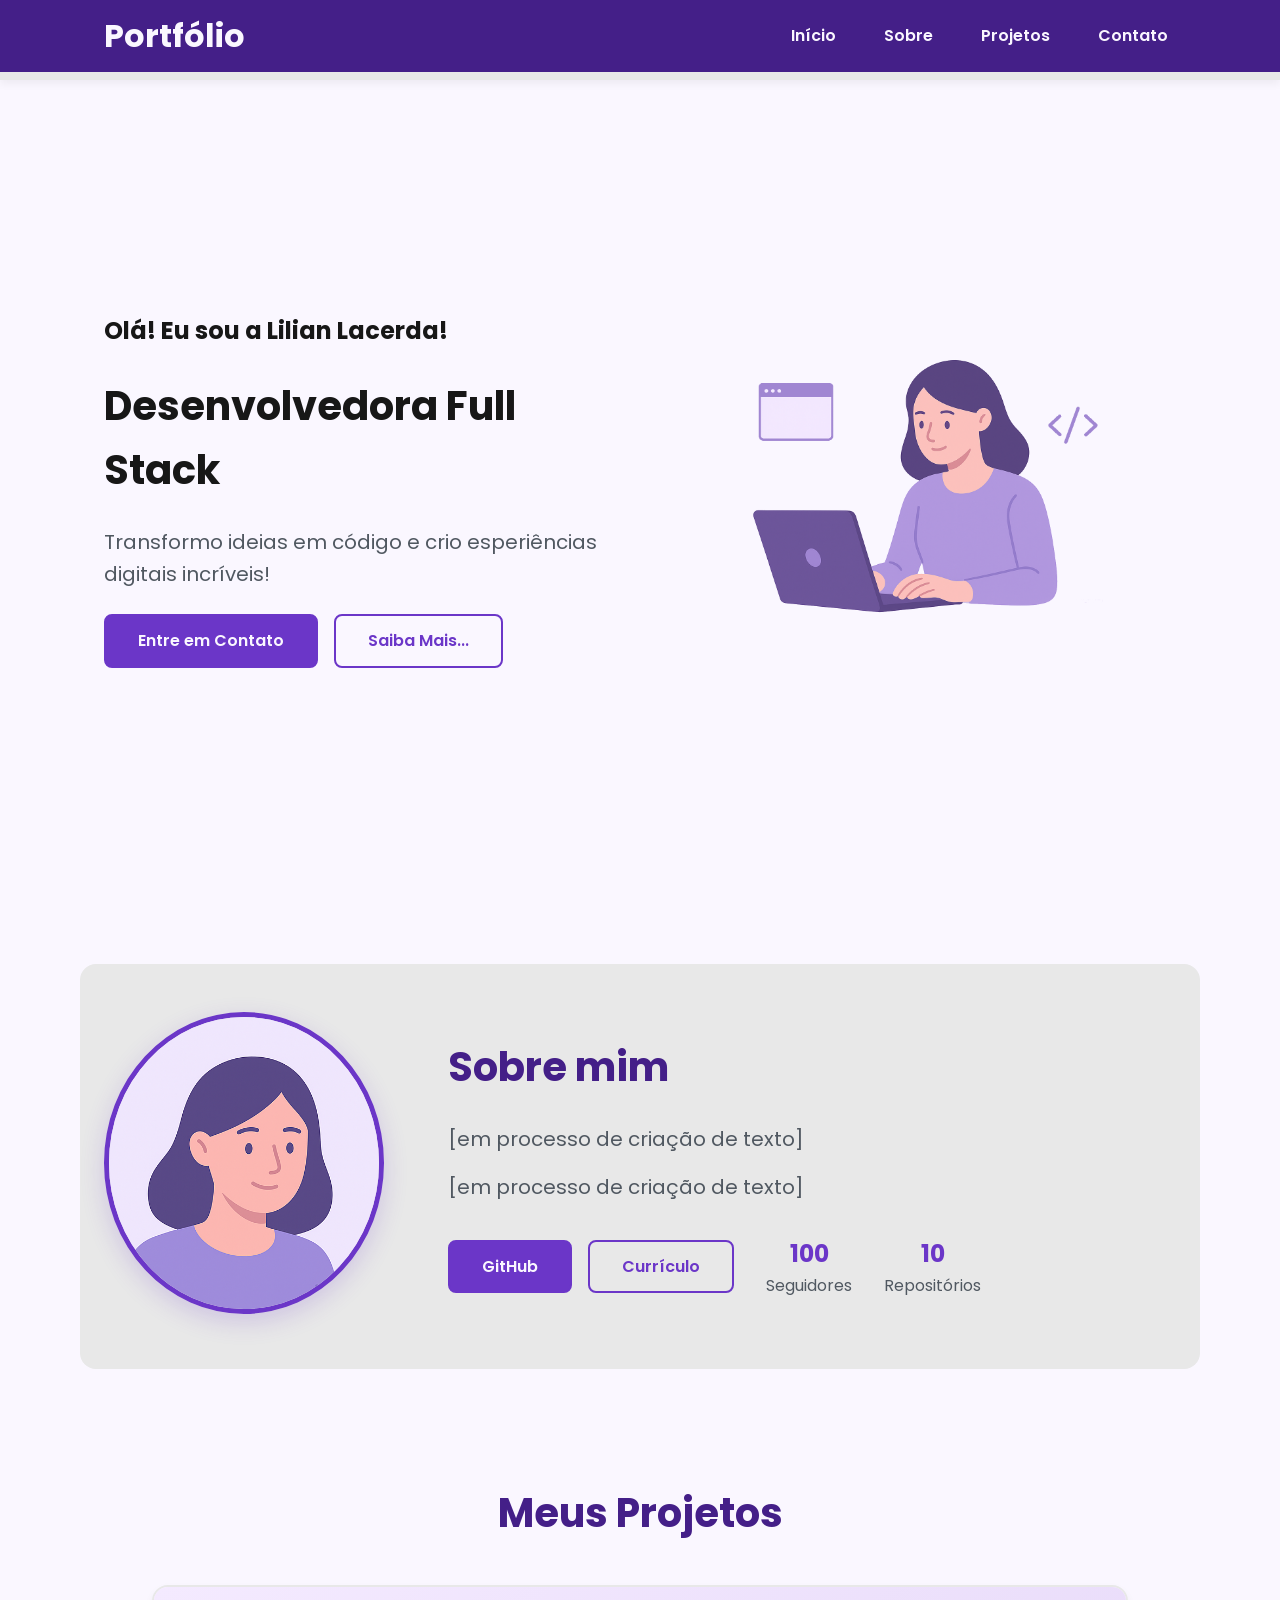
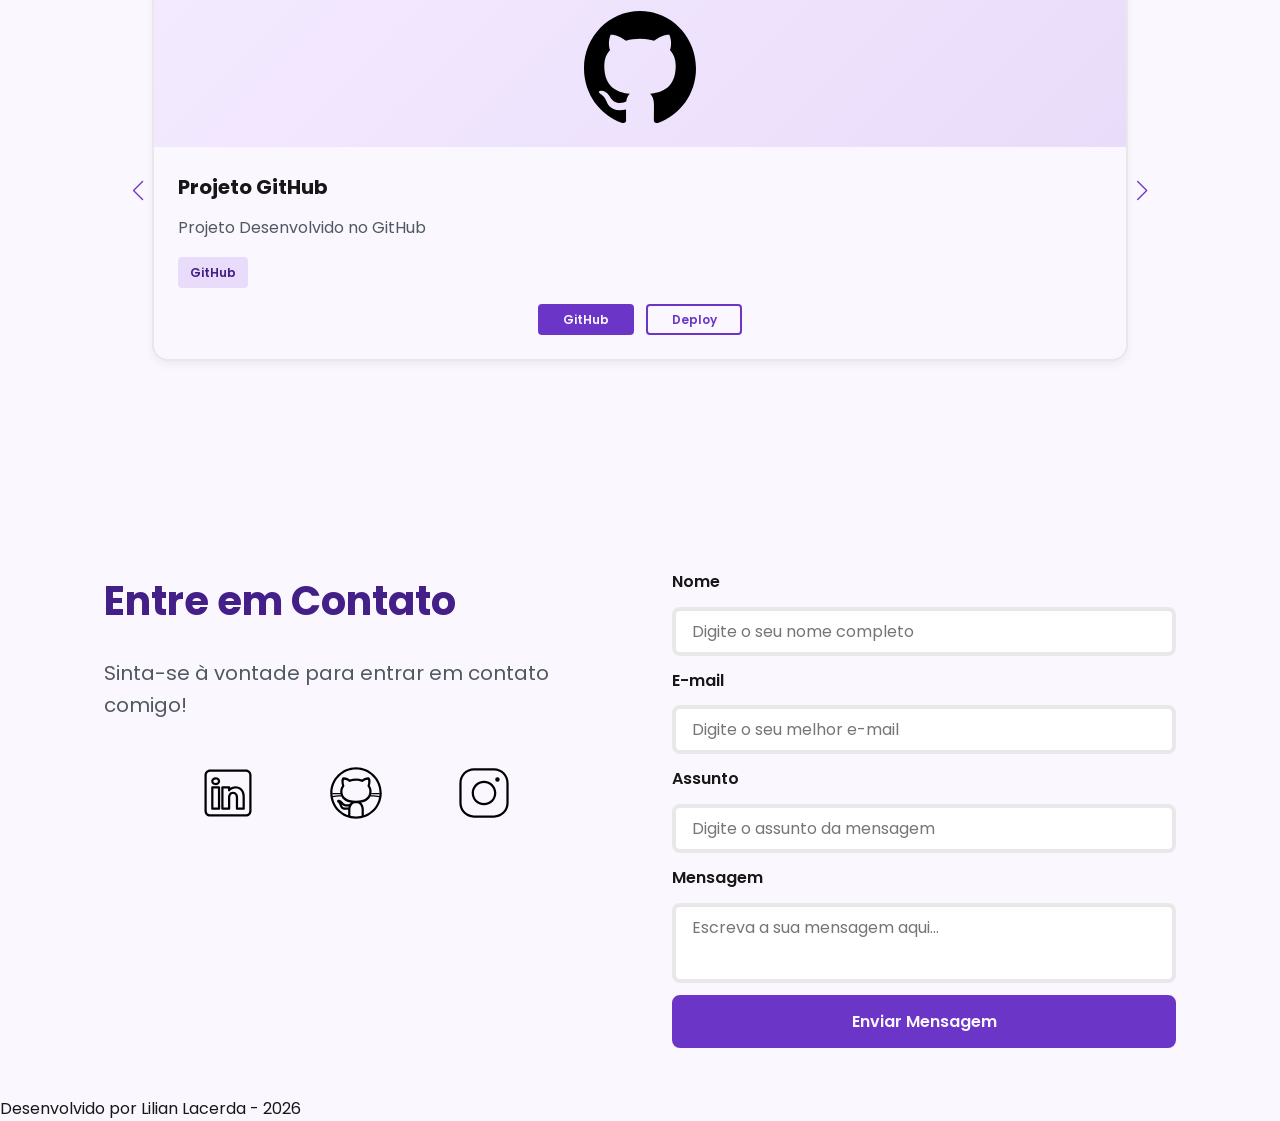
==== commit bce2e8e6: "estilização do contact" ====
--- a/index.html
+++ b/index.html
@@ -202,7 +202,7 @@
         </article>
 
         <!-- FORMULÁRIO -->
-        <from id="formulario">
+        <form id="formulario">
           <label for="nome">Nome</label>
           <input
             id="nome"
@@ -239,7 +239,7 @@
           <span id="erro-mensagem"></span>
 
           <button class="botao" type="submit">Enviar Mensagem</button>
-        </from>
+        </form>
       </section>
     </main>
 
--- a/css/style.css
+++ b/css/style.css
@@ -450,3 +450,88 @@
     border-radius: var(--radius-sm);
     background-color: var(--purple-500);
 }
+
+.contact-container {
+    display: grid;
+    grid-template-columns: 1fr 1fr;
+    gap: var(--spacing-2xl);
+}
+
+.contact-info h2 {
+    margin-bottom: var(--spacing-md);
+}
+
+.contact-info p {
+    margin-bottom: var(--spacing-lg);
+}
+
+.social-container {
+    display: flex;
+    justify-content: center;
+    gap: var(--spacing-xl);
+}
+
+.social-icon {
+    width: 5rem;
+    height: 5rem;
+    padding: 0.75rem;
+    border-radius: var(--radius-md);
+    transition: var(--transition-default);
+}
+
+.social-icon img {
+    width: 100%;
+    filter: brightness(0) saturate(100%);
+    transition: filter 0.3s ease;
+}
+
+.social-icon:hover img {
+    filter: brightness(0) 
+            saturate(100%) 
+            invert(42%) 
+            sepia(93%) 
+            saturate(1352%) 
+            hue-rotate(243deg) 
+            brightness(79%) 
+            contrast(91%);
+}
+
+/* Formulário */
+form {
+    display: flex;
+    flex-direction: column;
+    gap: 0.75rem;
+}
+
+form label {
+    font-size: var(--text-base);
+    font-weight: 600;
+}
+
+form input,
+form textarea {
+    width: 100%;
+    padding: 0.5rem var(--spacing-sm);
+    border: 0.25rem solid var(--gray-200);
+    border-radius: var(--radius-md);
+    font-family: inherit;
+    font-size: var(--text-base);
+    transition: border-color 0.3s ease;
+}
+
+form input:focus,
+form textarea:focus {
+    border-color: var(--purple-500);
+    outline: none;
+}
+
+form textarea {
+    min-height: 5rem;
+    resize: none;
+}
+
+form span {
+    margin-top: -0.75rem;
+    font-size: var(--text-sm);
+    color: var(--error);
+}
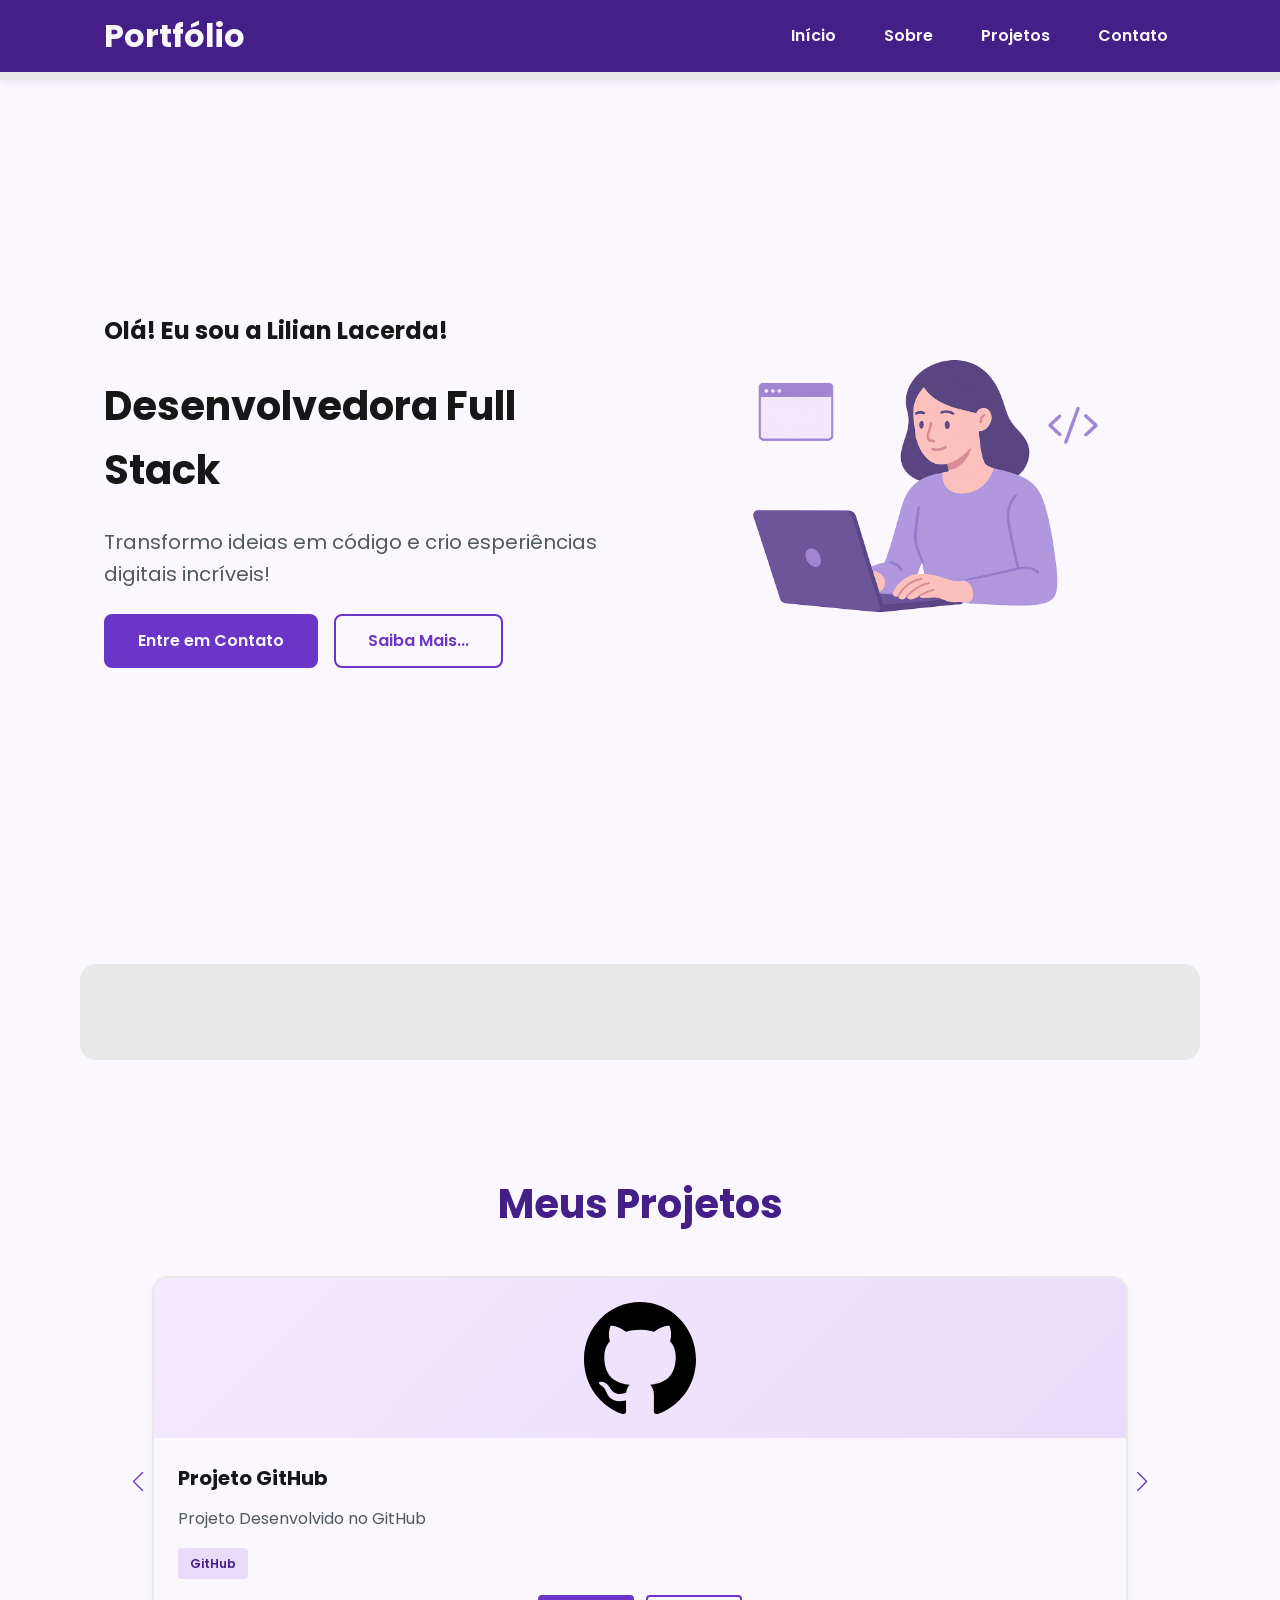
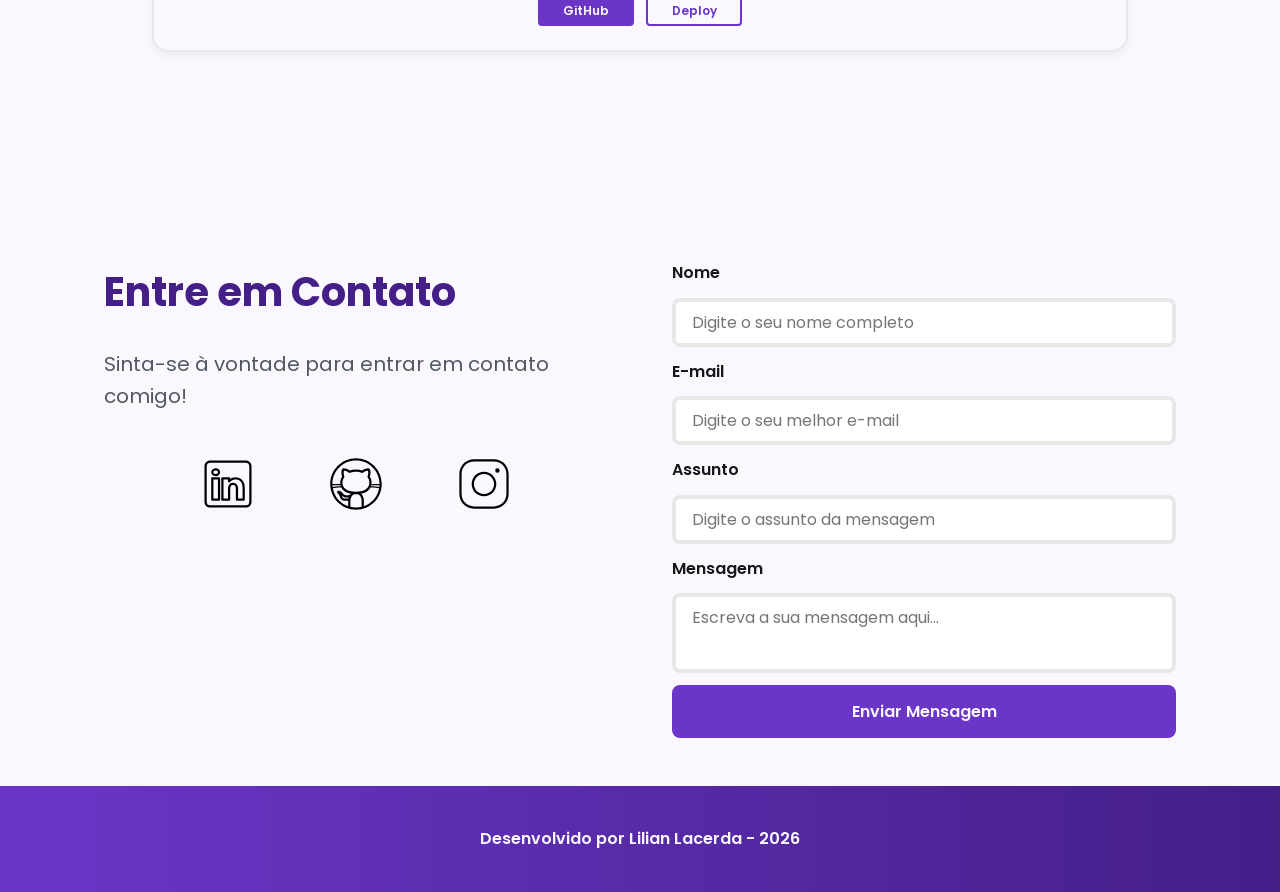
==== commit c06fd94f: "adicionando javascript e consumindo api do github" ====
--- a/index.html
+++ b/index.html
@@ -85,35 +85,7 @@
       </section>
 
       <!-- Seção sobre o autor -->
-      <section id="about" class="section-container about-container">
-        <figure class="about-image">
-          <img src="./assets/img/avatar_dev_woman.svg" alt="Foto do perfil" />
-        </figure>
-
-        <article class="about-content">
-          <h2>Sobre mim</h2>
-          <p>[em processo de criação de texto]</p>
-          <p>[em processo de criação de texto]</p>
-
-          <div class="about-buttons-data">
-            <div class="buttons-container">
-              <a href="#" target="_blank" class="botao">GitHub</a>
-              <a href="#" target="_blank" class="botao-outline">Currículo</a>
-            </div>
-
-            <div class="data-container">
-              <div class="data-item">
-                <span class="data-number">100</span>
-                <span class="data-label">Seguidores</span>
-              </div>
-              <div class="data-item">
-                <span class="data-number">10</span>
-                <span class="data-label">Repositórios</span>
-              </div>
-            </div>
-          </div>
-        </article>
-      </section>
+      <section id="about" class="section-container about-container"></section>
 
       <!-- Seção projetos do autor -->
       <section id="projects" class="section-container projects-container">
@@ -245,5 +217,8 @@
 
     <!-- Rodapé da página (footer)-->
     <footer>Desenvolvido por Lilian Lacerda - 2026</footer>
+
+    <!-- Script JavaScript-->
+    <script src="assets/js/script.js"></script>
   </body>
 </html>
--- a/css/style.css
+++ b/css/style.css
@@ -535,3 +535,474 @@
     font-size: var(--text-sm);
     color: var(--error);
 }
+
+footer {
+    padding: 2.5rem;
+    background: linear-gradient(to right, var(--purple-500), var(--purple-800));
+    font-weight: 600;
+    text-align: center;
+    color: var(--white);
+}
+
+.success-container {
+    display: flex;
+    flex-direction: column;
+    justify-content: center;
+    align-items: center;
+    width: 100%;
+    min-height: calc(100vh - 12.5rem);
+    padding: var(--spacing-xl) var(--spacing-md);
+}
+
+.success-content {
+    display: flex;
+    flex-direction: column;
+    align-items: center;
+    gap: var(--spacing-md);
+    max-width: 37.5rem;
+    text-align: center;
+}
+
+.success-content h1 {
+    font-size: var(--text-3xl);
+    font-weight: 700;
+    color: var(--purple-800);
+}
+
+.success-content h2 {
+    font-size: var(--text-lg);
+    color: var(--gray-400);
+}
+
+.success-icon {
+    display: flex;
+    align-items: center;
+    justify-content: center;
+    width: 7.5rem;
+    height: 7.5rem;
+    border-radius: var(--radius-full);
+    background-color: var(--purple-100);
+}
+
+.success-icon img {
+    width: 6rem;
+    height: 6rem;
+    filter: brightness(0) 
+            saturate(100%) 
+            invert(11%) 
+            sepia(69%) 
+            saturate(3759%) 
+            hue-rotate(256deg) 
+            brightness(101%) 
+            contrast(96%);
+}
+
+
+
+
+
+
+@media screen and (max-width: 1024px) {
+   
+    /* Layout */
+    .section-container {
+        padding: var(--spacing-lg) var(--spacing-md);
+    }
+
+    /* Tipografia */
+    .section-container h1 {
+        font-size: var(--text-3xl);
+    }
+
+    .section-container h2 {
+        font-size: var(--text-2xl);
+    }
+
+    .section-container p  {
+        font-size: var(--text-base);
+    }
+
+    .section-container span {
+        font-size: var(--text-lg);
+    }
+
+    .success-content h1 {
+        font-size: var(--text-3xl);
+    }
+
+    .success-content h2 {
+        font-size: var(--text-lg); 
+    }
+
+    /* Header - Oculta menu em telas pequenas */
+    @media (max-width: 768px) {
+        .menu-list {
+            display: none;
+        }
+    }
+
+    /* Hero */
+    .hero-container {
+        flex-direction: column-reverse;
+        gap: var(--spacing-lg);
+        min-height: 60vh;
+        text-align: center;
+    }
+
+    .hero-content,
+    .hero-image {
+        width: 90%;
+    }
+
+    .hero-image img {
+        object-fit: cover;
+    }
+
+    .buttons-container {
+        justify-content: center;
+        width: 100%;
+    }
+
+    .hero-container .botao,
+    .hero-container .botao-outline {
+        padding: 0.75rem 1.5rem;
+        font-size: var(--text-base);
+        white-space: nowrap;
+    }
+
+    /* About */
+    .about-container {
+        flex-direction: column;
+        gap: var(--spacing-md);
+        margin: var(--spacing-lg);
+        padding: var(--spacing-lg);
+    }
+
+    .about-image {
+        flex: 0 0 auto;
+        width: 100%;
+        display: flex;
+        justify-content: center;
+    }
+
+    .about-image img {
+        max-width: 16rem;
+        width: 100%;
+    }
+
+    .about-content {
+        width: 100%;
+    }
+
+    .about-buttons-data {
+        flex-direction: column;
+        gap: var(--spacing-md);
+        align-items: stretch;
+    }
+
+    .about-buttons-data .botao {
+        margin-right: 0;
+    }
+
+    .data-container {
+        justify-content: center;
+        width: 100%;
+    }
+
+    /* Projects */
+    .projects-container {
+        margin: var(--spacing-lg) auto 0;
+    }
+
+    .projects-swiper {
+        margin: 0;
+        padding: var(--spacing-sm) var(--spacing-lg) 2.5rem;
+    }
+
+    .project-card {
+        width: 100%;
+        height: 30rem;
+        min-height: 30rem;
+        max-height: 30rem;
+        max-width: 100%;
+    }
+
+    .project-content {
+        display: flex;
+        flex-direction: column;
+        justify-content: space-between;
+        height: 100%;
+    }
+
+    .project-content p {
+        flex: 1;
+        overflow: hidden;
+    }
+
+    .project-tags {
+        min-height: 2.5rem;
+        align-items: flex-start;
+    }
+
+    .swiper-wrapper {
+        align-items: stretch;
+    }
+
+    .swiper-slide {
+        display: flex;
+        justify-content: center;
+        align-items: stretch;
+        height: auto;
+    }
+
+    .swiper-button-next,
+    .swiper-button-prev {
+        display: none;
+    }
+
+    /* Contact */
+    .contact-container {
+        grid-template-columns: 1fr;
+        gap: var(--spacing-lg);
+        width: 90%;
+        margin: 0 auto;
+    }
+
+    /* Success Page */
+    .success-container {
+        padding: var(--spacing-xl) var(--spacing-md);
+        min-height: calc(100vh - 10rem);
+    }
+
+    .success-content {
+        gap: var(--spacing-lg);
+        max-width: 35rem;
+    }
+
+    .success-icon {
+        width: 6rem;
+        height: 6rem;
+    }
+
+    .success-icon img {
+        width: 5rem;
+        height: 5rem;
+    }
+}
+
+
+
+
+
+@media screen and (max-width: 480px) {
+
+    /* Layout */
+    .section-container {
+        padding: var(--spacing-md) var(--spacing-sm);
+    }
+
+    /* Tipografia Mobile */
+    .section-container h1 {
+        font-size: var(--text-xl);
+    }
+
+    .section-container h2 {
+        font-size: var(--text-xl);
+    }
+
+    .section-container p {
+        font-size: var(--text-base);
+    }
+
+    .section-container span {
+        font-size: var(--text-lg);
+    }
+
+    .success-content h1 {
+        font-size: var(--text-xl);
+    }
+
+    .success-content h2 {
+        font-size: var(--text-base);
+    }
+
+    /* Header */
+    #titulo {
+        font-size: var(--text-xl);
+    }
+
+    .menu-list {
+        display: none;
+    }
+
+    /* Hero */
+    .hero-container {
+        gap: var(--spacing-sm);
+    }
+
+    .hero-content {
+        gap: var(--spacing-xs);
+        width: 100%;
+    }
+
+    .buttons-container {
+        flex-direction: column;
+        gap: 0.75rem;
+        width: 100%;
+    }
+
+    .buttons-container .botao,
+    .buttons-container .botao-outline {
+        width: 100%;
+    }
+
+    .hero-container .botao,
+    .hero-container .botao-outline {
+        padding: 0.75rem 1rem;
+        font-size: var(--text-base);
+        white-space: nowrap;
+    }
+
+    .hero-image {
+        width: 100%;
+    }
+
+    .hero-image img {
+        max-width: 20rem;
+    }
+
+    /* About */
+    .about-container {
+        margin: var(--spacing-lg) 0.5rem;
+        padding: var(--spacing-md);
+    }
+
+    .about-image img {
+        max-width: 14rem;
+    }
+
+    .about-buttons-data .botao,
+    .about-buttons-data .botao-outline {
+        width: 100%;
+        padding: 0.75rem var(--spacing-lg);
+        font-size: var(--text-base);
+        text-align: center;
+    }
+
+    .data-number {
+        font-size: var(--text-lg);
+    }
+
+    .data-label {
+        font-size: var(--text-sm);
+    }
+
+    /* Projects */
+    .projects-container {
+        margin: var(--spacing-lg) auto 0;
+    }
+
+    .projects-swiper {
+        position: relative;
+        margin: 0;
+        padding: var(--spacing-sm) 0 2rem 0;
+        overflow: visible;
+    }
+
+    .project-card {
+        width: 100%;
+        height: 20rem;
+        max-width: 20rem;
+    }
+
+    .project-image {
+        height: 10rem;
+    }
+
+    .project-content {
+        padding: var(--spacing-md);
+    }
+
+    .project-content h3 {
+        font-size: var(--text-lg);
+    }
+
+    .project-content p {
+        font-size: var(--text-base);
+    }
+
+    /* Contact */
+    .contact-container {
+        width: 100%;
+    }
+
+    .contact-info p {
+        margin-bottom: var(--spacing-md);
+    }
+
+    .social-container {
+        flex-wrap: wrap;
+        gap: var(--spacing-lg);
+        margin-bottom: var(--spacing-xs);
+    }
+
+    .social-icon {
+        width: 4rem;
+        height: 4rem;
+    }
+
+    /* Formulário */
+    form {
+        gap: var(--spacing-sm);
+    }
+
+    form label {
+        font-size: var(--text-base);
+    }
+
+    form input,
+    form textarea {
+        padding: 0.75rem;
+        font-size: var(--text-base);
+    }
+
+    form button {
+        padding: 0.75rem var(--spacing-md);
+        font-size: var(--text-base);
+    }
+
+    /* Footer */
+    footer {
+        padding: var(--spacing-md) var(--spacing-sm);
+        font-size: var(--text-sm);
+    }
+    
+    /* Success Page */
+    .success-container {
+        padding: var(--spacing-lg) var(--spacing-sm);
+        min-height: calc(100vh - 8rem);
+    }
+
+    .success-content {
+        gap: var(--spacing-md);
+        max-width: 100%;
+        padding: 0 var(--spacing-sm);
+    }
+
+    .success-icon {
+        width: 5rem;
+        height: 5rem;
+    }
+
+    .success-icon img {
+        width: 4rem;
+        height: 4rem;
+    }
+
+    .success-content .botao {
+        width: 100%;
+        max-width: 20rem;
+        padding: 0.75rem var(--spacing-lg);
+    }
+
+}
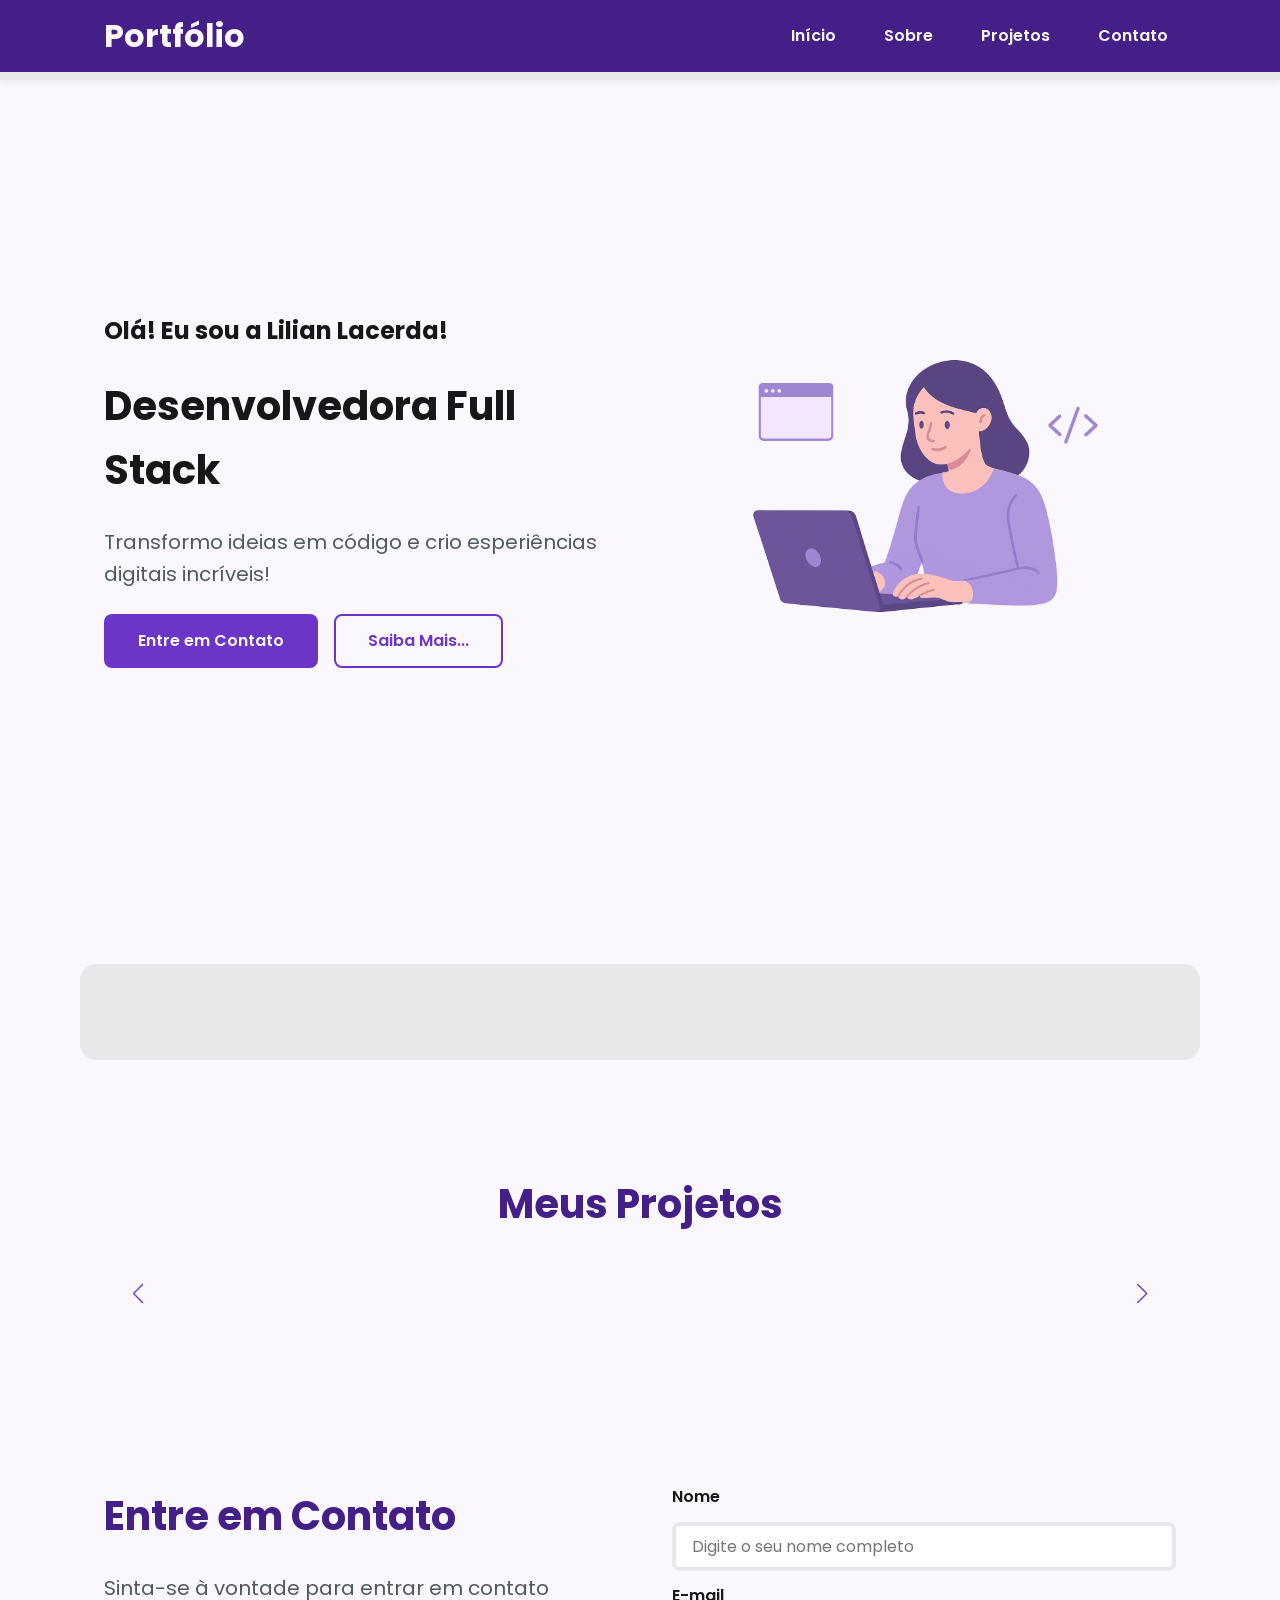
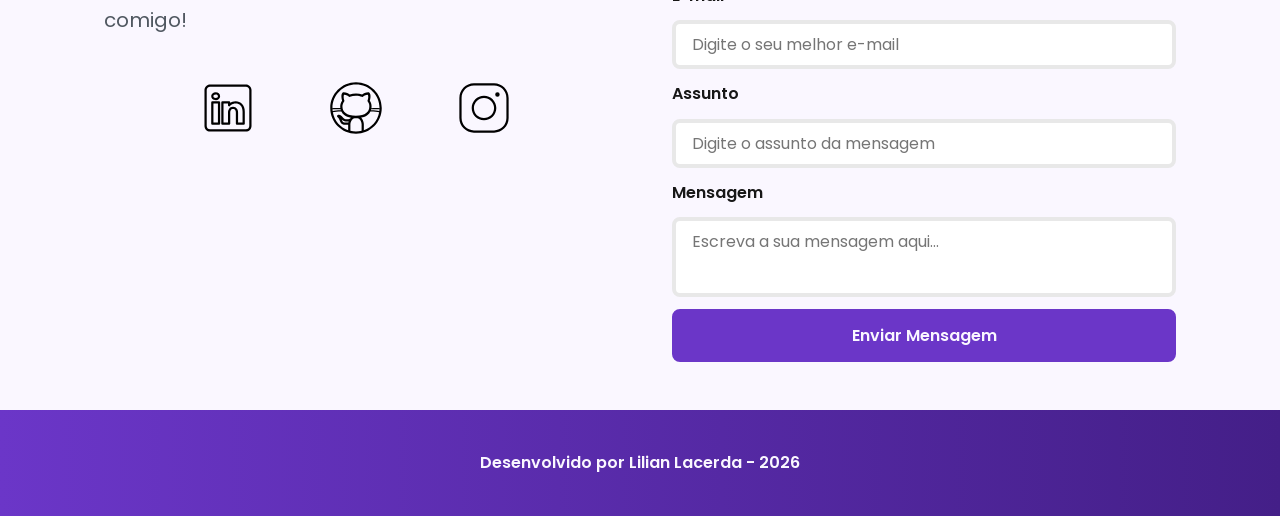
==== commit 8ce67f6c: "consumindo api do github para projetos" ====
--- a/index.html
+++ b/index.html
@@ -92,38 +92,8 @@
         <h2>Meus Projetos</h2>
 
         <!-- Swiper Container -->
-
         <div class="swiper projects-swiper">
-          <div class="swiper-wrapper">
-            <div class="swiper-slide">
-              <article class="project-card">
-                <figure class="project-image">
-                  <img
-                    src="./assets/icons/languages/github.svg"
-                    alt="ícone GitHub"
-                  />
-                </figure>
-
-                <div class="project-content">
-                  <h3>Projeto GitHub</h3>
-                  <p>Projeto Desenvolvido no GitHub</p>
-
-                  <div class="project-tags">
-                    <span class="tag">GitHub</span>
-                  </div>
-
-                  <div class="project-buttons">
-                    <a href="#" target="_blank" class="botao botao-sm"
-                      >GitHub</a
-                    >
-                    <a href="#" target="_blank" class="botao-outline botao-sm"
-                      >Deploy</a
-                    >
-                  </div>
-                </div>
-              </article>
-            </div>
-          </div>
+          <div class="swiper-wrapper"></div>
 
           <!-- Botões de navegação -->
           <div class="swiper-button-next"></div>
@@ -218,6 +188,9 @@
     <!-- Rodapé da página (footer)-->
     <footer>Desenvolvido por Lilian Lacerda - 2026</footer>
 
+    <!-- SWIPER JS -->
+    <script src="https://cdn.jsdelivr.net/npm/swiper@11/swiper-bundle.min.js"></script>
+
     <!-- Script JavaScript-->
     <script src="assets/js/script.js"></script>
   </body>
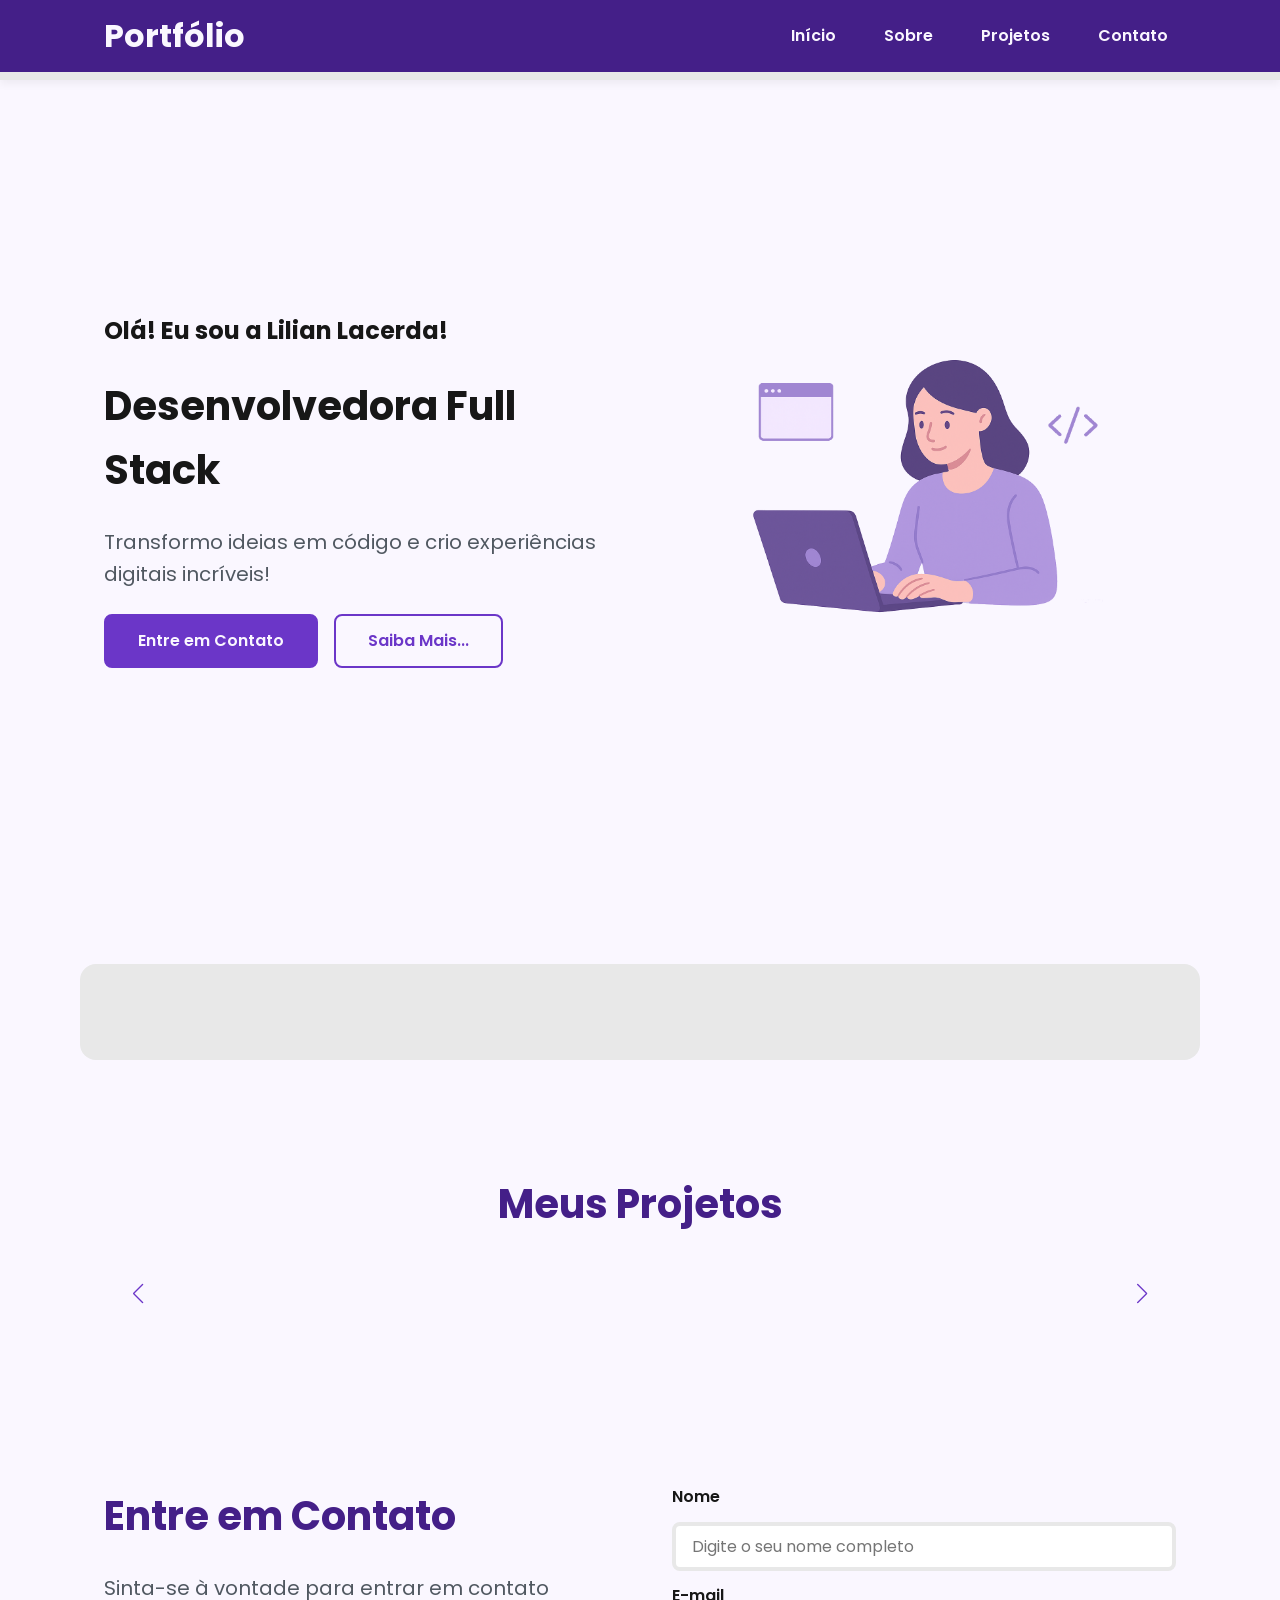
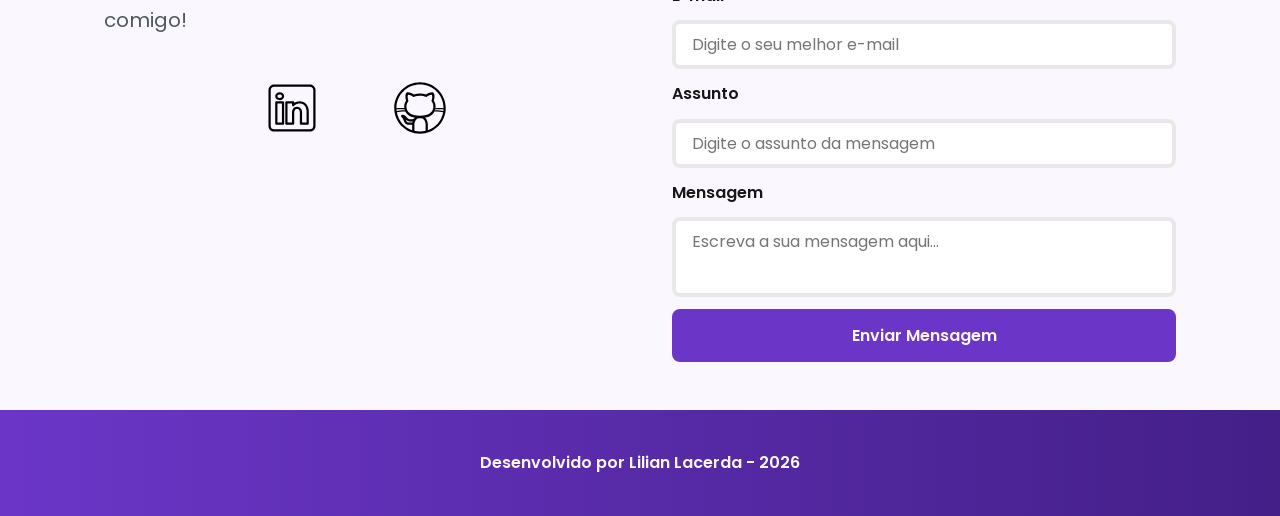
==== commit 04c3a2ec: "ajustes nos links" ====
--- a/index.html
+++ b/index.html
@@ -65,7 +65,7 @@
           <span>Olá! Eu sou a Lilian Lacerda!</span>
           <h1>Desenvolvedora Full Stack</h1>
           <p>
-            Transformo ideias em código e crio esperiências digitais incríveis!
+            Transformo ideias em código e crio experiências digitais incríveis!
           </p>
 
           <div class="buttons-container">
@@ -113,7 +113,7 @@
 
           <div class="social-container">
             <a
-              href="#"
+              href="https://www.linkedin.com/in/lilianraianylacerda/"
               target="_blank"
               class="social-icon"
               aria-label="Linkedin"
@@ -123,28 +123,32 @@
                 alt="Link para o Linkedin"
               />
             </a>
-            <a href="#" target="_blank" class="social-icon" aria-label="GitHub">
+            <a
+              href="https://github.com/lilianlacerda/"
+              target="_blank"
+              class="social-icon"
+              aria-label="GitHub"
+            >
               <img
                 src="./assets/icons/social/github.svg"
                 alt="Link para o GitHub"
               />
             </a>
-            <a
-              href="#"
-              target="_blank"
-              class="social-icon"
-              aria-label="Instagram"
-            >
-              <img
-                src="./assets/icons/social/instagram.svg"
-                alt="Link para o Instagram"
-              />
-            </a>
           </div>
         </article>
 
         <!-- FORMULÁRIO -->
-        <form id="formulario">
+        <form
+          id="formulario"
+          action="https://formsubmit.co/fd10d18e1fc6d851332c251d26538307"
+          method="POST"
+        >
+          <input
+            type="hidden"
+            name="_next"
+            value="https://lilianlacerda.github.io/portfolio-generation/success.html"
+          />
+          <input type="hidden" name="_captcha" value="false" />
           <label for="nome">Nome</label>
           <input
             id="nome"
